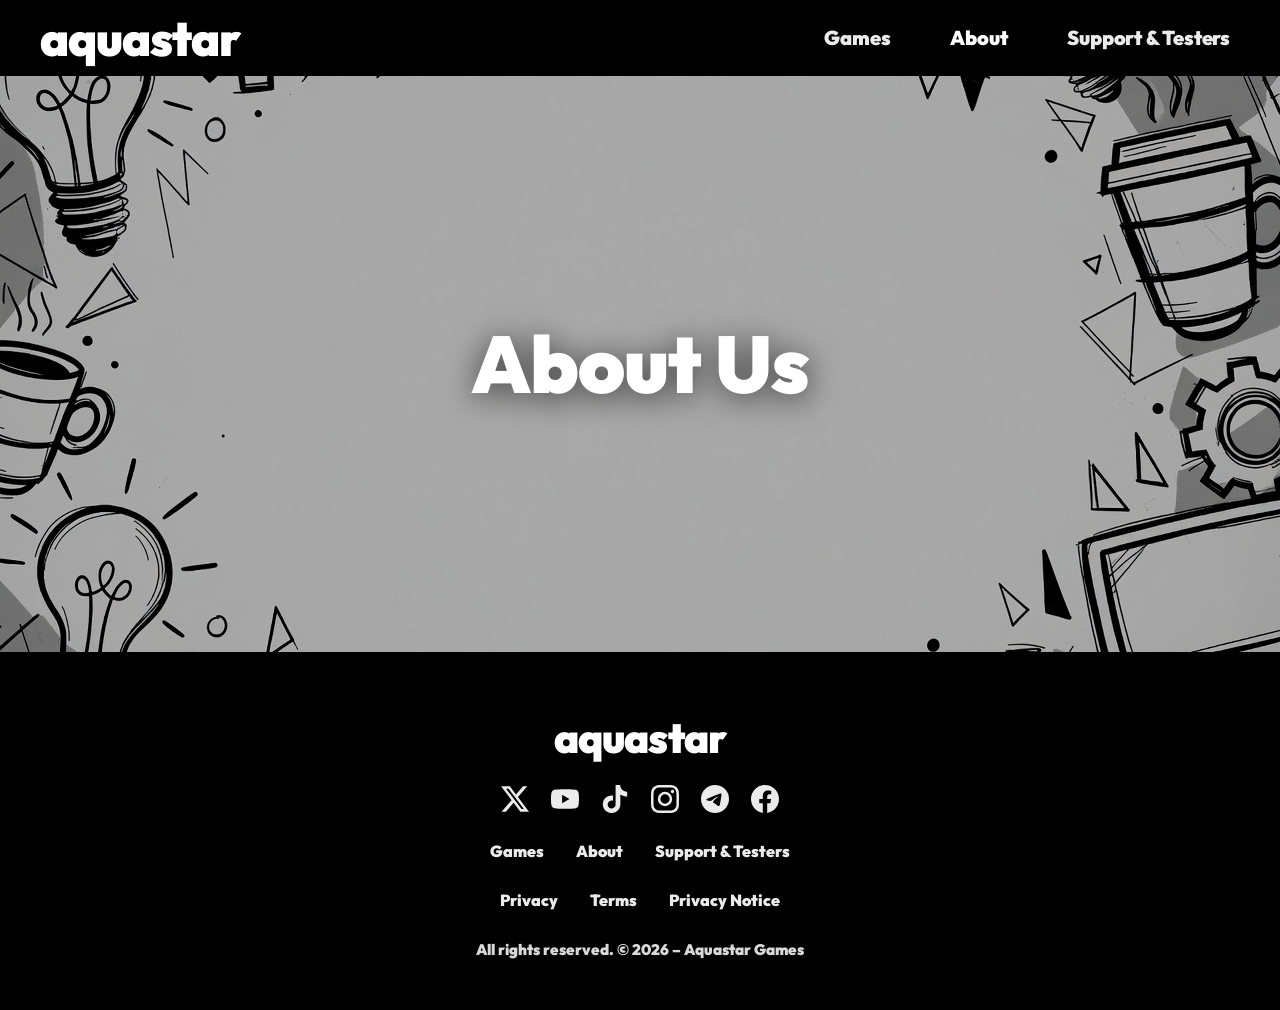
==== about.html @ ebdb1789 "Add files via upload" ====
<!DOCTYPE html>
<html lang="ru">
<head>
<meta charset="UTF-8">
<meta name="viewport" content="width=device-width, initial-scale=1.0">
<title>About — AQUASTAR</title>
<meta name="description" content="AQUASTAR About.">
<link rel="stylesheet" href="styles.css?v=2">
<link rel="preconnect" href="https://fonts.googleapis.com">
<link rel="preconnect" href="https://fonts.gstatic.com" crossorigin>
<link href="https://fonts.googleapis.com/css2?family=Outfit:wght@900&display=swap" rel="stylesheet">
<link rel="icon" href="IMG_1594.PNG">
</head>
<body data-page="about">

<header class="header">
  <div class="header-wide">
    <a href="index.html" class="logo">
      <span class="logo-name">AQUASTAR</span>
    </a>
    <button class="burger" id="burger" aria-label="menu"><span></span><span></span><span></span></button>
  </div>
  <nav class="nav" id="nav">
    <a href="games.html" data-nav="games">Games</a>
    <a href="about.html" data-nav="about">About</a>
    <a href="support.html" data-nav="support">Support &amp; Testers</a>
  </nav>
</header>

<main>
  <section class="banner"><img src="About%20us.jpg" alt="About Us"><span class="banner-text">About Us</span></section>
</main>

<footer class="footer">
  <div class="footer-wide">
    <div class="footer-logo">aquastar</div>
    <div class="footer-social">
      <a href="https://x.com/aquastarstudio" target="_blank" rel="noopener" aria-label="X"><svg viewBox="0 0 24 24"><path d="M18.9 1.15h3.68l-8.04 9.19L24 22.85h-7.41l-5.8-7.58-6.64 7.58H.47l8.6-9.83L0 1.15h7.59l5.24 6.93 6.07-6.93zm-1.29 19.5h2.04L6.49 3.24H4.3l13.31 17.41z"/></svg></a>
      <a href="https://youtube.com/@aquastarstudio" target="_blank" rel="noopener" aria-label="YouTube"><svg viewBox="0 0 24 24"><path d="M23.5 6.19a3.02 3.02 0 0 0-2.12-2.14C19.5 3.55 12 3.55 12 3.55s-7.5 0-9.38.5A3.02 3.02 0 0 0 .5 6.19C0 8.07 0 12 0 12s0 3.93.5 5.81a3.02 3.02 0 0 0 2.12 2.14c1.88.5 9.38.5 9.38.5s7.5 0 9.38-.5a3.02 3.02 0 0 0 2.12-2.14C24 15.93 24 12 24 12s0-3.93-.5-5.81zM9.55 15.57V8.43L15.82 12l-6.27 3.57z"/></svg></a>
      <a href="https://www.tiktok.com/@aquastarstudio" target="_blank" rel="noopener" aria-label="TikTok"><svg viewBox="0 0 24 24"><path d="M12.53.02C13.84 0 15.14.01 16.44 0c.08 1.53.63 3.09 1.75 4.17 1.12 1.11 2.7 1.62 4.24 1.79v4.03c-1.44-.05-2.89-.35-4.2-.97-.57-.26-1.1-.59-1.62-.93-.01 2.92.01 5.84-.02 8.75-.08 1.4-.54 2.79-1.35 3.94-1.31 1.92-3.58 3.17-5.91 3.21-1.43.08-2.86-.31-4.08-1.03-2.02-1.19-3.44-3.37-3.65-5.71-.02-.5-.03-1-.01-1.49.18-1.9 1.12-3.72 2.58-4.96 1.66-1.44 3.98-2.13 6.15-1.72.02 1.48-.04 2.96-.04 4.44-.99-.32-2.15-.23-3.02.37-.63.41-1.11 1.04-1.36 1.75-.21.51-.15 1.07-.14 1.61.24 1.64 1.82 3.02 3.5 2.87 1.12-.01 2.19-.66 2.77-1.61.19-.33.4-.67.41-1.06.1-1.79.06-3.57.07-5.36.01-4.03-.01-8.05.02-12.07z"/></svg></a>
      <a href="https://www.instagram.com/aquastarstudio" target="_blank" rel="noopener" aria-label="Instagram"><svg viewBox="0 0 24 24"><path d="M12 0C8.74 0 8.33.01 7.05.07 5.78.13 4.9.33 4.14.63c-.79.3-1.46.72-2.13 1.38A5.88 5.88 0 0 0 .63 4.14C.33 4.9.13 5.78.07 7.05.01 8.33 0 8.74 0 12s.01 3.67.07 4.95c.06 1.27.26 2.15.56 2.91.3.79.72 1.46 1.38 2.13.67.66 1.34 1.08 2.13 1.38.76.3 1.64.5 2.91.56C8.33 23.99 8.74 24 12 24s3.67-.01 4.95-.07c1.27-.06 2.15-.26 2.91-.56a5.88 5.88 0 0 0 2.13-1.38 5.88 5.88 0 0 0 1.38-2.13c.3-.76.5-1.64.56-2.91.06-1.28.07-1.69.07-4.95s-.01-3.67-.07-4.95c-.06-1.27-.26-2.15-.56-2.91a5.88 5.88 0 0 0-1.38-2.13A5.88 5.88 0 0 0 19.86.63C19.1.33 18.22.13 16.95.07 15.67.01 15.26 0 12 0zm0 2.16c3.2 0 3.58.01 4.85.07 1.17.05 1.8.25 2.23.41.56.22.96.48 1.38.9.42.42.68.82.9 1.38.16.42.36 1.06.41 2.23.06 1.27.07 1.65.07 4.85s-.01 3.58-.07 4.85c-.05 1.17-.25 1.8-.41 2.23a3.72 3.72 0 0 1-.9 1.38c-.42.42-.82.68-1.38.9-.42.16-1.06.36-2.23.41-1.27.06-1.65.07-4.85.07s-3.58-.01-4.85-.07c-1.17-.05-1.8-.25-2.23-.41a3.72 3.72 0 0 1-1.38-.9 3.72 3.72 0 0 1-.9-1.38c-.16-.42-.36-1.06-.41-2.23-.06-1.27-.07-1.65-.07-4.85s.01-3.58.07-4.85c.05-1.17.25-1.8.41-2.23.22-.56.48-.96.9-1.38.42-.42.82-.68 1.38-.9.42-.16 1.06-.36 2.23-.41 1.27-.06 1.65-.07 4.85-.07M12 5.84A6.16 6.16 0 1 0 18.16 12 6.16 6.16 0 0 0 12 5.84zm0 10.15A4 4 0 1 1 16 12a4 4 0 0 1-4 3.99zm7.85-10.4a1.44 1.44 0 1 1-2.88 0 1.44 1.44 0 0 1 2.88 0z"/></svg></a>
      <a href="https://t.me/aquastargames" target="_blank" rel="noopener" aria-label="Telegram"><svg viewBox="0 0 24 24"><path d="M11.944 0A12 12 0 0 0 0 12a12 12 0 0 0 12 12 12 12 0 0 0 12-12A12 12 0 0 0 12 0a12 12 0 0 0-.056 0zm4.962 7.224c.1-.002.321.023.465.14a.506.506 0 0 1 .171.325c.016.093.036.306.02.472-.18 1.898-.962 6.502-1.36 8.627-.168.9-.499 1.201-.82 1.23-.696.065-1.225-.46-1.9-.902-1.056-.693-1.653-1.124-2.678-1.8-1.185-.78-.417-1.21.258-1.91.177-.184 3.247-2.977 3.307-3.23.007-.032.014-.15-.056-.212s-.174-.041-.249-.024c-.106.024-1.793 1.14-5.061 3.345-.48.33-.913.49-1.302.48-.428-.008-1.252-.241-1.865-.44-.752-.245-1.349-.374-1.297-.789.027-.216.325-.437.893-.663 3.498-1.524 5.83-2.529 6.998-3.014 3.332-1.386 4.025-1.627 4.476-1.635z"/></svg></a>
      <a href="https://www.facebook.com/profile.php?id=61594178802154" target="_blank" rel="noopener" aria-label="Facebook"><svg viewBox="0 0 24 24"><path d="M24 12.07C24 5.4 18.63 0 12 0S0 5.4 0 12.07C0 18.1 4.39 23.09 10.13 24v-8.44H7.08v-3.49h3.04V9.41c0-3.02 1.8-4.7 4.54-4.7 1.31 0 2.68.24 2.68.24v2.97h-1.51c-1.49 0-1.95.93-1.95 1.89v2.26h3.32l-.53 3.49h-2.79V24C19.61 23.09 24 18.1 24 12.07z"/></svg></a>
    </div>
    <div class="footer-nav"><a href="games.html">Games</a><a href="about.html">About</a><a href="support.html">Support &amp; Testers</a></div>
    <div class="footer-links"><a href="privacy.html">Privacy</a><a href="terms.html">Terms</a><a href="privacy-notice.html">Privacy Notice</a></div>
    <div class="footer-copy">All rights reserved. © 2026 – Aquastar Games</div>
  </div>
</footer>

<script src="script.js"></script>
</body>
</html>
---- styles.css ----
:root{
  --bg:#ffffff;
  --ink:#0b1020;
  --muted:#5c6b87;
  --line:#e7ecf4;
  --gray:#f5f7fb;
  --accent:#0090c8;
  --r:16px;
  --font-d:'Outfit',system-ui,sans-serif;
  --font-b:'Outfit',system-ui,sans-serif;
  --font-logo:'Outfit',system-ui,sans-serif;
  --font-nav:'Outfit',system-ui,sans-serif;
}
*{margin:0;padding:0;box-sizing:border-box;font-family:'Outfit',system-ui,sans-serif;font-weight:900}
html{scroll-behavior:smooth}
body{background:var(--bg);color:var(--ink);font-family:'Outfit',system-ui,sans-serif;font-weight:900;line-height:1.6;min-height:100vh;display:flex;flex-direction:column}
main{flex:1;min-height:60vh}
a{color:inherit;text-decoration:none}
.wrap{max-width:1120px;margin:0 auto;padding:0 24px}
.wrap-wide{max-width:1400px;margin:0 auto;padding:0 32px}
.muted{color:var(--muted)}
.eyebrow{font-size:.75rem;letter-spacing:.18em;text-transform:uppercase;color:var(--accent);font-weight:900;margin-bottom:12px}
h1{font-family:var(--font-d);font-size:clamp(2rem,5vw,3.4rem);line-height:1.08;letter-spacing:-.01em;margin-bottom:16px}
h2{font-family:var(--font-d);font-size:clamp(1.3rem,2.8vw,1.9rem);line-height:1.2;margin-bottom:12px}
.lead{color:var(--muted);font-size:1.08rem;max-width:620px;margin-bottom:24px}
.link{font-weight:900;border-bottom:2px solid var(--ink);padding-bottom:2px}
.link:hover{color:var(--accent);border-color:var(--accent)}

/* wide header: logo left, buttons right — black */
.header{position:sticky;top:0;z-index:60}
.header-wide{position:relative;z-index:60;max-width:none;margin:0;padding:0 48px 0 40px;height:76px;display:flex;align-items:center;gap:16px;background:#000;border-bottom:1px solid #000}
.logo{display:flex;align-items:center;gap:0;margin:0;padding:0;flex:1}
.logo-name{font-family:var(--font-logo);font-weight:900;text-transform:lowercase;letter-spacing:-.02em;font-size:3rem;line-height:1;color:#fff;margin:0;padding:0}
.nav{position:absolute;z-index:65;right:48px;top:50%;transform:translateY(-50%);display:flex;gap:56px;align-items:center}
.nav a{padding:6px 2px;border-radius:0;font-family:var(--font-nav);font-weight:900;font-size:1.25rem;letter-spacing:-.01em;color:#fff;border:none;background:none;opacity:.92}
.nav a:hover{color:#fff;background:none;opacity:1}
.nav a.active{color:#fff;background:none;opacity:1}
.burger{display:none;flex-direction:column;justify-content:center;gap:5px;background:none;border:none;padding:8px;cursor:pointer}
.burger span{width:22px;height:2px;background:#fff;display:block;border-radius:2px;transform-origin:center;transition:transform .38s cubic-bezier(.4,0,.2,1),opacity .25s ease}
.burger.open span:nth-child(1){transform:translateY(7px) rotate(45deg)}
.burger.open span:nth-child(2){opacity:0}
.burger.open span:nth-child(3){transform:translateY(-7px) rotate(-45deg)}

/* buttons */
.btn{display:inline-flex;align-items:center;justify-content:center;padding:14px 28px;border-radius:12px;font-weight:900;font-size:.95rem;border:1px solid transparent;cursor:pointer;transition:.2s}
.btn-dark{background:var(--ink);color:#fff}
.btn-dark:hover{transform:translateY(-2px);box-shadow:0 12px 28px rgba(11,16,32,.22)}
.btn-light{background:#fff;color:var(--ink);border-color:var(--line)}
.btn-light:hover{border-color:var(--ink)}

/* hero */
.hero{padding:88px 0 72px;border-bottom:1px solid var(--line)}
.hero-btns{display:flex;gap:12px;flex-wrap:wrap}

/* sections */
.section{padding:72px 0}
.section-gray{background:var(--gray);border-top:1px solid var(--line);border-bottom:1px solid var(--line)}
.section-head{display:flex;align-items:end;justify-content:space-between;gap:20px;margin-bottom:32px;flex-wrap:wrap}
.split{display:grid;grid-template-columns:1.1fr .9fr;gap:48px;align-items:start}
.checklist{list-style:none;margin:20px 0 24px;display:flex;flex-direction:column;gap:12px}
.checklist li{padding:14px 16px;border:1px solid var(--line);border-radius:12px;background:#fff}
.checklist li b{font-weight:900}
.checklist li span{color:var(--muted)}

/* cards */
.card{background:#fff;border:1px solid var(--line);border-radius:var(--r);padding:28px}
.about-card{text-align:center}
.about-stats{display:grid;grid-template-columns:repeat(3,1fr);gap:12px;border-top:1px solid var(--line);padding-top:20px}
.about-stats b{font-family:var(--font-d);font-size:1.4rem;display:block}
.about-stats span{color:var(--muted);font-size:.82rem}

/* games */
.games-grid{display:grid;grid-template-columns:repeat(3,1fr);gap:16px}
.game{background:#fff;border:1px solid var(--line);border-radius:var(--r);padding:26px 24px;display:flex;flex-direction:column;gap:10px;transition:.2s}
.game:hover{transform:translateY(-4px);border-color:var(--ink);box-shadow:0 16px 40px rgba(11,16,32,.1)}
.game-top{display:flex;justify-content:space-between;align-items:center;margin-bottom:6px}
.tag{font-size:.72rem;font-weight:900;letter-spacing:.08em;text-transform:uppercase;background:var(--ink);color:#fff;padding:5px 12px;border-radius:99px}
.game-num{color:var(--muted);font-size:.85rem}
.game h3{font-family:var(--font-d);font-size:1.1rem}
.game p{color:var(--muted);font-size:.93rem;flex:1}

/* detail pages */
.page-hero{padding:72px 0 40px}
.stack{display:flex;flex-direction:column;gap:16px}
.detail{background:#fff;border:1px solid var(--line);border-radius:var(--r);padding:36px 32px}
.detail-top{display:flex;justify-content:space-between;gap:12px;flex-wrap:wrap;margin-bottom:14px}
.num{color:#c3cbdd;margin-right:8px}
.detail p{color:var(--muted);max-width:720px;margin-bottom:20px}
.meta{display:grid;grid-template-columns:repeat(4,1fr);gap:12px;border-top:1px solid var(--line);padding-top:20px}
.meta b{display:block;font-size:.72rem;text-transform:uppercase;letter-spacing:.1em;color:var(--muted);margin-bottom:4px}
.columns-3{display:grid;grid-template-columns:repeat(3,1fr);gap:16px}
.mini-card{background:#fff;border:1px solid var(--line);border-radius:var(--r);padding:26px 24px}
.mini-card b{font-family:var(--font-d);color:var(--accent)}
.mini-card h3{font-size:1rem;margin:10px 0 8px;font-family:var(--font-b);font-weight:900}
.mini-card p{color:var(--muted);font-size:.92rem}
.timeline{display:grid;grid-template-columns:repeat(4,1fr);gap:12px;margin-top:20px}
.timeline>div{border:1px solid var(--line);border-radius:12px;padding:16px;background:var(--gray)}
.timeline b{font-family:var(--font-d);display:block;font-size:1.1rem}
.timeline span{color:var(--muted);font-size:.88rem}

/* cta */
.cta{border:1px solid var(--ink);border-radius:20px;padding:40px 36px;display:flex;align-items:center;justify-content:space-between;gap:24px;flex-wrap:wrap;background:#fff}

/* form */
.form{display:flex;flex-direction:column;gap:14px;margin-top:24px;max-width:640px}
.form-row{display:grid;grid-template-columns:1fr 1fr;gap:14px}
.form label{display:flex;flex-direction:column;gap:8px;font-size:.8rem;font-weight:900;text-transform:uppercase;letter-spacing:.08em;color:var(--muted)}
.form input,.form textarea{border:1px solid var(--line);border-radius:12px;padding:13px 14px;font-family:var(--font-b);font-size:.95rem;color:var(--ink);background:#fff;width:100%}
.form input:focus,.form textarea:focus{outline:none;border-color:var(--ink)}
.form-ok{display:none;background:#e8f8ef;border:1px solid #b6e6c8;color:#157347;padding:12px;border-radius:12px;font-size:.9rem;text-transform:none;letter-spacing:0}
.form-ok.show{display:block}
.contact-lines{display:flex;flex-direction:column;gap:8px;margin-top:20px;color:var(--muted)}

/* fullscreen banner */
.banner{position:relative;width:100%;height:64vh;min-height:300px;overflow:hidden;background:#000}
.banner img{width:100%;height:100%;object-fit:cover;display:block}
.banner::after{content:"";position:absolute;inset:0;background:rgba(0,0,0,.3)}
.banner-text{position:absolute;inset:0;z-index:1;display:flex;align-items:center;justify-content:center;text-align:center;padding:0 20px;color:#fff;font-family:var(--font-nav);font-weight:900;font-size:clamp(2.5rem,7vw,5rem);letter-spacing:-.01em;text-shadow:0 4px 32px rgba(0,0,0,.65)}

/* game promo */
.promo{max-width:780px;margin:0 auto;padding:72px 24px;text-align:center}
.promo h1,.promo h2{font-size:clamp(1.8rem,4.5vw,2.8rem);margin-bottom:20px;color:#000}
.promo p{font-size:1.15rem;line-height:1.7;color:#000;margin-bottom:32px}
.gplay-img{display:inline-block}
.gplay-img img{height:64px;width:auto;display:block}

/* landing cards */
.land-cards{display:grid;grid-template-columns:repeat(3,1fr);gap:16px;max-width:1200px;margin:0 auto;padding:0 24px 72px}
.land-card{position:relative;display:block;border-radius:16px;overflow:hidden;min-height:280px;background:#000}
.land-card img{position:absolute;inset:0;width:100%;height:100%;object-fit:cover;transition:transform .5s ease}
.land-card::after{content:"";position:absolute;inset:0;background:rgba(0,0,0,.35)}
.land-card span{position:absolute;inset:0;z-index:1;display:flex;align-items:center;justify-content:center;text-align:center;padding:0 16px;color:#fff;font-weight:900;font-size:1.7rem;text-shadow:0 4px 28px rgba(0,0,0,.65)}
.land-card:hover img{transform:scale(1.05)}
.policy h3{font-size:1.25rem;margin:28px 0 10px;color:#000}
.policy h3:first-child{margin-top:0}
.policy p{font-size:1rem;margin-bottom:14px;font-weight:500;line-height:1.75;color:#000}
.policy ul{margin:0 0 14px 20px;color:#000;font-size:1rem;font-weight:500;line-height:1.75}
.policy li{margin-bottom:6px;color:#000}
.policy a{color:#000;text-decoration:underline;word-break:break-all}
.policy code{font-family:monospace;font-size:.88em;color:#000;background:none;border:none;padding:0}
body[data-page="privacy"] .eyebrow{color:#000}
body[data-page="privacy"] .lead{color:#000}
body[data-page="terms"] .eyebrow{color:#000}
body[data-page="terms"] .lead{color:#000}
body[data-page="privacy-notice"] .eyebrow{color:#000}
body[data-page="privacy-notice"] .lead{color:#000}

/* language toggle */
.lang-toggle{display:flex;gap:8px;margin-bottom:8px}
.lang-toggle button{font-family:var(--font-nav);font-weight:900;font-size:1rem;padding:10px 26px;border-radius:99px;border:1px solid #000;background:#fff;color:#000;cursor:pointer}
.lang-toggle button.on{background:#000;color:#fff}

/* footer — black, centered like reference */
.footer{border-top:1px solid #000;padding:0;background:#000}
.footer-wide{max-width:none;margin:0;padding:64px 24px 48px;display:flex;flex-direction:column;align-items:center;gap:24px;text-align:center}
.footer-logo{font-family:var(--font-logo);font-weight:900;text-transform:lowercase;letter-spacing:-.02em;font-size:2.6rem;line-height:1;color:#fff}
.footer-social{display:flex;gap:18px;align-items:center;justify-content:center;flex-wrap:wrap}
.footer-social a{display:inline-flex;width:32px;height:32px;align-items:center;justify-content:center;color:#fff;opacity:.92}
.footer-social a:hover{opacity:1;transform:translateY(-2px)}
.footer-social svg{width:28px;height:28px;fill:#fff}
.footer-links,.footer-nav{display:flex;gap:32px;font-family:var(--font-nav);font-weight:900;font-size:1rem;flex-wrap:wrap;justify-content:center}
.footer-links a,.footer-nav a{color:#fff;opacity:.92}
.footer-links a:hover,.footer-nav a:hover{opacity:1}
.footer-copy{color:#fff;opacity:.85;font-size:.95rem;font-family:var(--font-nav);font-weight:900}

/* reveal */
.reveal{opacity:0;transform:translateY(18px);transition:.6s ease}
.reveal.visible{opacity:1;transform:none}

@media(max-width:900px){
  .split{grid-template-columns:1fr}
  .games-grid,.columns-3{grid-template-columns:1fr}
  .meta{grid-template-columns:repeat(2,1fr)}
  .timeline{grid-template-columns:repeat(2,1fr)}
}
@media(max-width:720px){
  .header-wide{padding:0 20px;height:64px}
  .logo-name{font-size:2.1rem}
  .nav{position:fixed;top:64px;left:0;right:0;z-index:55;background:#fff;flex-direction:column;gap:0;align-items:stretch;border-bottom:1px solid #e2e2e2;display:flex;padding:8px 24px 24px;transform:translateY(-115%);visibility:hidden;transition:transform .5s cubic-bezier(.4,0,.2,1),visibility 0s .5s}
  .nav.open{transform:none;visibility:visible;transition:transform .55s cubic-bezier(.4,0,.2,1)}
  .nav a{text-align:left;border:none;border-bottom:1px solid #f5f5f5;color:#000;font-size:1.1rem;padding:18px 0;opacity:0;transition:opacity .3s ease}
  .nav a.active{color:#000}
  .nav.open a{opacity:1}
  .nav.open a:nth-child(1){transition-delay:.15s}
  .nav.open a:nth-child(2){transition-delay:.22s}
  .nav.open a:nth-child(3){transition-delay:.29s}
  .burger{display:flex}
  .form-row{grid-template-columns:1fr}
  .wrap-wide{padding:0 20px}
  .banner{height:58vh;min-height:260px}
  .land-cards{grid-template-columns:1fr}
  .section{padding:52px 0}
  .hero{padding:60px 0 52px}
  .detail{padding:28px 22px}
  .cta{padding:28px 22px}
}
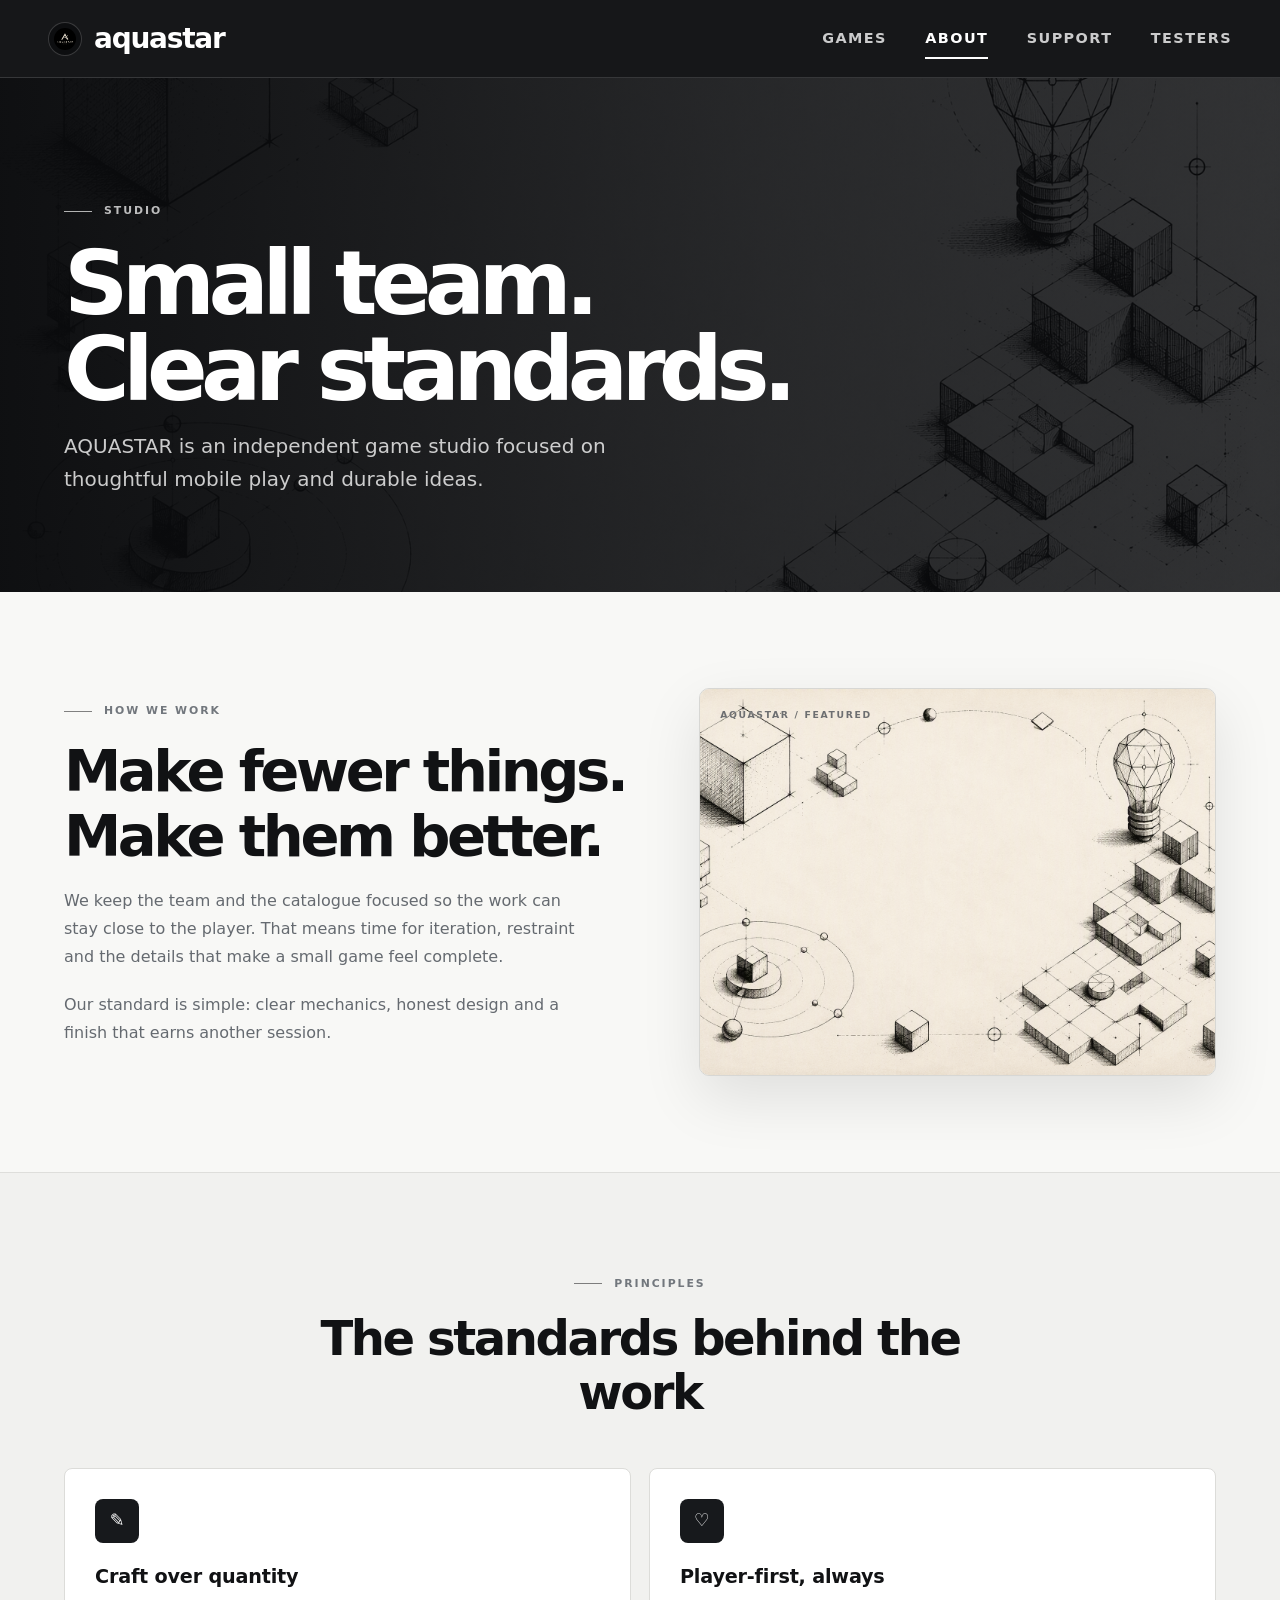
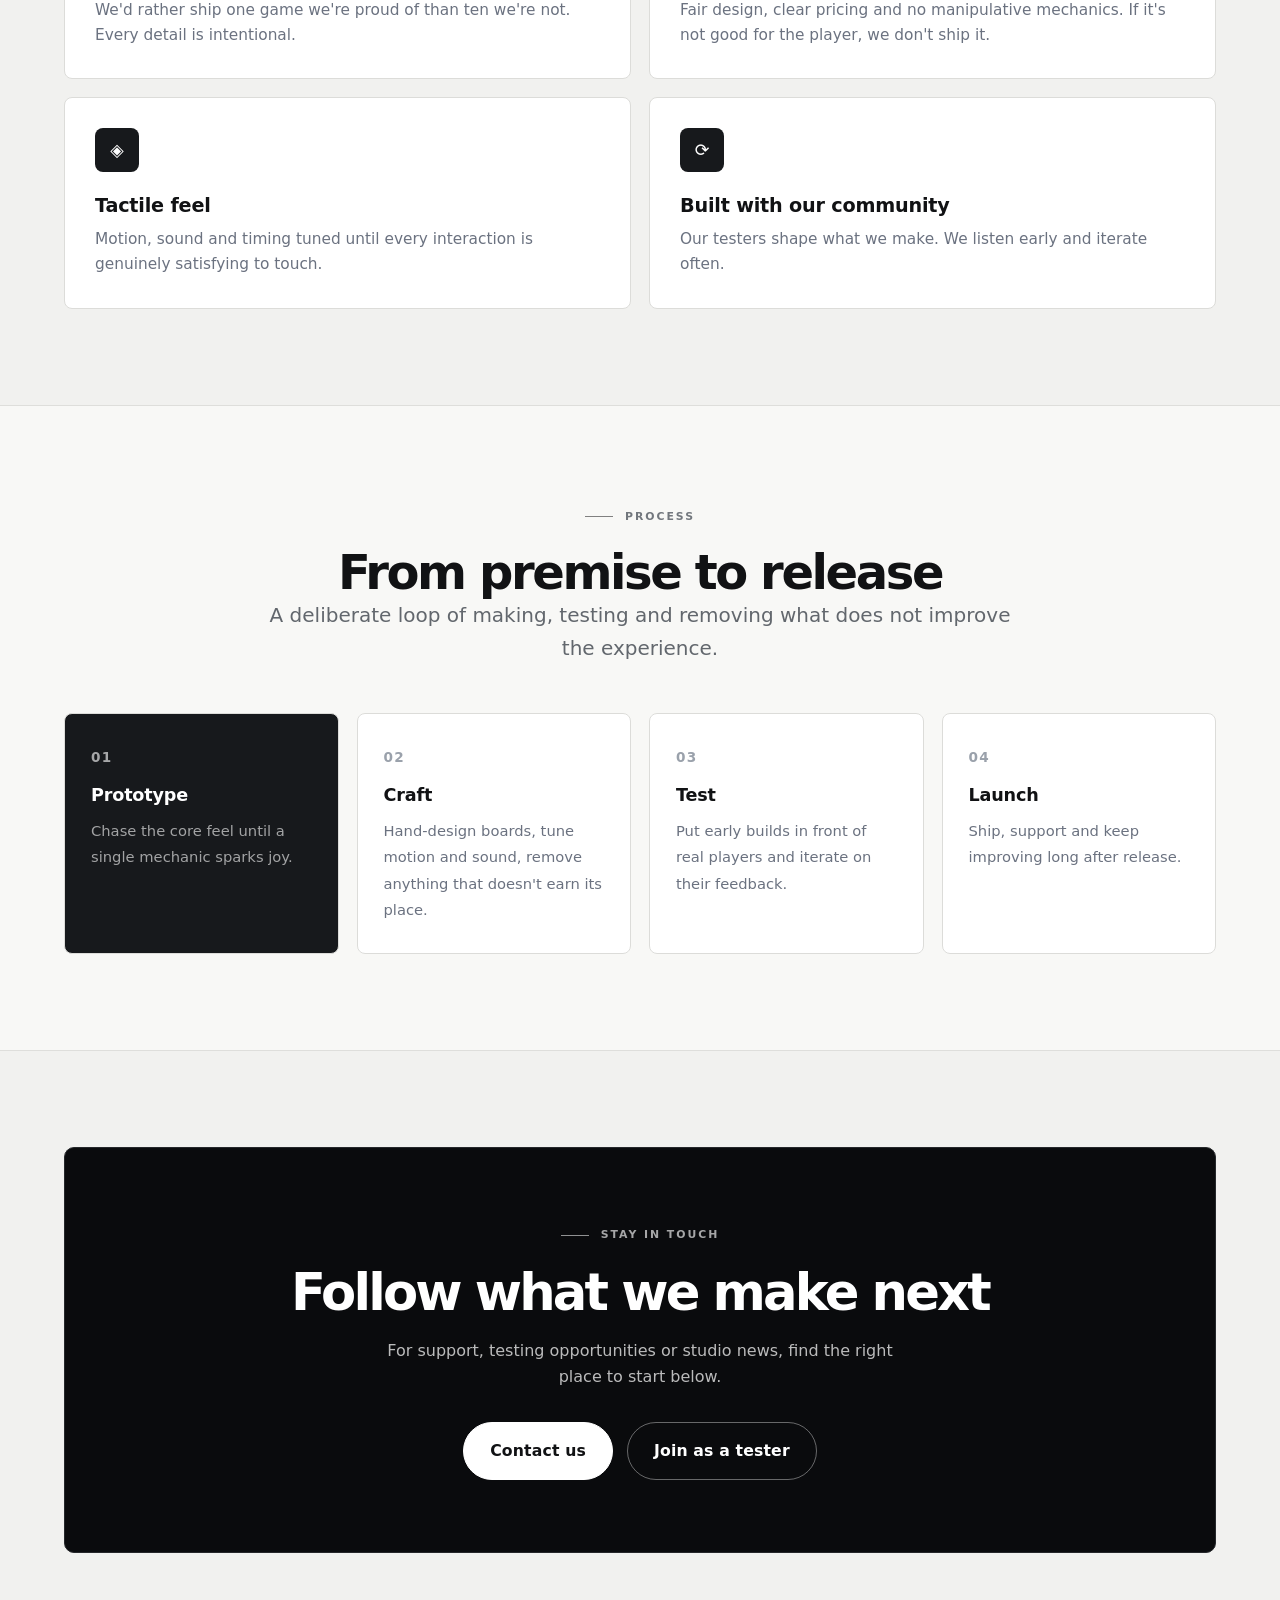
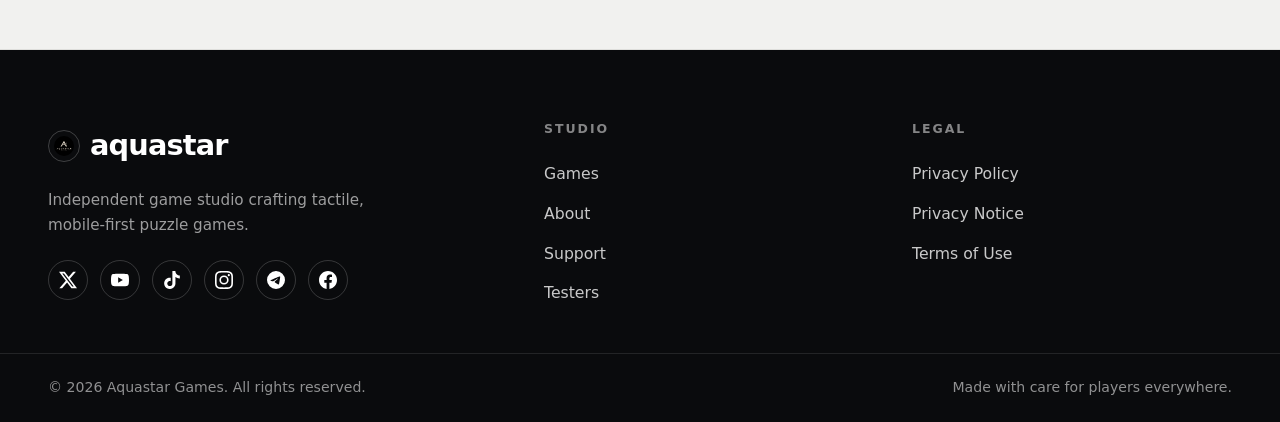
==== commit c7ca7c4e: "Add files via upload" ====
--- a/about.html
+++ b/about.html
@@ -1,14 +1,11 @@
 <!DOCTYPE html>
-<html lang="ru">
+<html lang="en">
 <head>
 <meta charset="UTF-8">
 <meta name="viewport" content="width=device-width, initial-scale=1.0">
-<title>About — AQUASTAR</title>
-<meta name="description" content="AQUASTAR About.">
-<link rel="stylesheet" href="styles.css?v=2">
-<link rel="preconnect" href="https://fonts.googleapis.com">
-<link rel="preconnect" href="https://fonts.gstatic.com" crossorigin>
-<link href="https://fonts.googleapis.com/css2?family=Outfit:wght@900&display=swap" rel="stylesheet">
+<title>About — AQUASTAR Games</title>
+<meta name="description" content="AQUASTAR Games is a small independent studio focused on tactile, mobile-first puzzle games. Our craft, our values and where we're headed.">
+<link rel="stylesheet" href="styles.css?v=6">
 <link rel="icon" href="IMG_1594.PNG">
 </head>
 <body data-page="about">
@@ -16,35 +13,142 @@
 <header class="header">
   <div class="header-wide">
     <a href="index.html" class="logo">
-      <span class="logo-name">AQUASTAR</span>
+      <img class="logo-mark" src="IMG_1594.PNG" alt="">
+      <span class="logo-name">aquastar</span>
     </a>
-    <button class="burger" id="burger" aria-label="menu"><span></span><span></span><span></span></button>
+    <button class="burger" id="burger" aria-label="Toggle menu" aria-expanded="false"><span></span><span></span><span></span></button>
+    <nav class="nav" id="nav">
+      <a href="games.html" data-nav="games">Games</a>
+      <a href="about.html" data-nav="about">About</a>
+      <a href="support.html" data-nav="support">Support</a>
+      <a href="testers.html" data-nav="testers">Testers</a>
+    </nav>
   </div>
-  <nav class="nav" id="nav">
-    <a href="games.html" data-nav="games">Games</a>
-    <a href="about.html" data-nav="about">About</a>
-    <a href="support.html" data-nav="support">Support &amp; Testers</a>
-  </nav>
 </header>
 
 <main>
-  <section class="banner"><img src="About%20us.jpg" alt="About Us"><span class="banner-text">About Us</span></section>
+  <section class="pagehero">
+    <div class="pagehero-bg"><img src="media-output/img-muo6piqw-cc4e121d.png" alt=""></div>
+    <div class="pagehero-inner">
+<span class="eyebrow">Studio</span>
+       <h1>Small team.<br>Clear standards.</h1>
+       <p class="lead">AQUASTAR is an independent game studio focused on thoughtful mobile play and durable ideas.</p>
+    </div>
+  </section>
+
+  <!-- MISSION -->
+  <section class="section">
+    <div class="wrap">
+      <div class="feature">
+        <div class="feature-content reveal">
+<span class="eyebrow">How we work</span>
+           <h2>Make fewer things. Make them better.</h2>
+           <p>We keep the team and the catalogue focused so the work can stay close to the player. That means time for iteration, restraint and the details that make a small game feel complete.</p>
+           <p>Our standard is simple: clear mechanics, honest design and a finish that earns another session.</p>
+        </div>
+        <div class="feature-media reveal d1">
+          <img src="media-output/img-muo6piqw-cc4e121d.png" alt="AQUASTAR studio visual">
+        </div>
+      </div>
+    </div>
+  </section>
+
+  <!-- VALUES -->
+  <section class="section section-cream">
+    <div class="wrap">
+      <div class="title-block center reveal">
+        <span class="eyebrow">Principles</span>
+        <h2>The standards behind the work</h2>
+      </div>
+      <div class="grid-2">
+        <div class="vcard reveal">
+          <div class="vcard-ico">✎</div>
+          <h3>Craft over quantity</h3>
+          <p>We'd rather ship one game we're proud of than ten we're not. Every detail is intentional.</p>
+        </div>
+        <div class="vcard reveal d1">
+          <div class="vcard-ico">♡</div>
+          <h3>Player-first, always</h3>
+          <p>Fair design, clear pricing and no manipulative mechanics. If it's not good for the player, we don't ship it.</p>
+        </div>
+        <div class="vcard reveal">
+          <div class="vcard-ico">◈</div>
+          <h3>Tactile feel</h3>
+          <p>Motion, sound and timing tuned until every interaction is genuinely satisfying to touch.</p>
+        </div>
+        <div class="vcard reveal d1">
+          <div class="vcard-ico">⟳</div>
+          <h3>Built with our community</h3>
+          <p>Our testers shape what we make. We listen early and iterate often.</p>
+        </div>
+      </div>
+    </div>
+  </section>
+
+  <!-- ROADMAP -->
+  <section class="section">
+    <div class="wrap">
+      <div class="title-block center reveal">
+        <span class="eyebrow">Process</span>
+        <h2>From premise to release</h2>
+        <p class="lead mx-auto">A deliberate loop of making, testing and removing what does not improve the experience.</p>
+      </div>
+      <div class="timeline">
+        <div class="tl-item done reveal"><b>Prototype</b><span>Chase the core feel until a single mechanic sparks joy.</span></div>
+        <div class="tl-item reveal d1"><b>Craft</b><span>Hand-design boards, tune motion and sound, remove anything that doesn't earn its place.</span></div>
+        <div class="tl-item reveal d2"><b>Test</b><span>Put early builds in front of real players and iterate on their feedback.</span></div>
+        <div class="tl-item reveal d3"><b>Launch</b><span>Ship, support and keep improving long after release.</span></div>
+      </div>
+    </div>
+  </section>
+
+  <!-- CTA -->
+  <section class="section section-cream">
+    <div class="wrap">
+      <div class="cta reveal">
+        <span class="eyebrow">Stay in touch</span>
+        <h2>Follow what we make next</h2>
+        <p>For support, testing opportunities or studio news, find the right place to start below.</p>
+        <div class="cta-btns">
+          <a class="btn btn-light" href="support.html">Contact us</a>
+          <a class="btn btn-ghost" href="testers.html">Join as a tester</a>
+        </div>
+      </div>
+    </div>
+  </section>
 </main>
 
 <footer class="footer">
   <div class="footer-wide">
-    <div class="footer-logo">aquastar</div>
-    <div class="footer-social">
-      <a href="https://x.com/aquastarstudio" target="_blank" rel="noopener" aria-label="X"><svg viewBox="0 0 24 24"><path d="M18.9 1.15h3.68l-8.04 9.19L24 22.85h-7.41l-5.8-7.58-6.64 7.58H.47l8.6-9.83L0 1.15h7.59l5.24 6.93 6.07-6.93zm-1.29 19.5h2.04L6.49 3.24H4.3l13.31 17.41z"/></svg></a>
-      <a href="https://youtube.com/@aquastarstudio" target="_blank" rel="noopener" aria-label="YouTube"><svg viewBox="0 0 24 24"><path d="M23.5 6.19a3.02 3.02 0 0 0-2.12-2.14C19.5 3.55 12 3.55 12 3.55s-7.5 0-9.38.5A3.02 3.02 0 0 0 .5 6.19C0 8.07 0 12 0 12s0 3.93.5 5.81a3.02 3.02 0 0 0 2.12 2.14c1.88.5 9.38.5 9.38.5s7.5 0 9.38-.5a3.02 3.02 0 0 0 2.12-2.14C24 15.93 24 12 24 12s0-3.93-.5-5.81zM9.55 15.57V8.43L15.82 12l-6.27 3.57z"/></svg></a>
-      <a href="https://www.tiktok.com/@aquastarstudio" target="_blank" rel="noopener" aria-label="TikTok"><svg viewBox="0 0 24 24"><path d="M12.53.02C13.84 0 15.14.01 16.44 0c.08 1.53.63 3.09 1.75 4.17 1.12 1.11 2.7 1.62 4.24 1.79v4.03c-1.44-.05-2.89-.35-4.2-.97-.57-.26-1.1-.59-1.62-.93-.01 2.92.01 5.84-.02 8.75-.08 1.4-.54 2.79-1.35 3.94-1.31 1.92-3.58 3.17-5.91 3.21-1.43.08-2.86-.31-4.08-1.03-2.02-1.19-3.44-3.37-3.65-5.71-.02-.5-.03-1-.01-1.49.18-1.9 1.12-3.72 2.58-4.96 1.66-1.44 3.98-2.13 6.15-1.72.02 1.48-.04 2.96-.04 4.44-.99-.32-2.15-.23-3.02.37-.63.41-1.11 1.04-1.36 1.75-.21.51-.15 1.07-.14 1.61.24 1.64 1.82 3.02 3.5 2.87 1.12-.01 2.19-.66 2.77-1.61.19-.33.4-.67.41-1.06.1-1.79.06-3.57.07-5.36.01-4.03-.01-8.05.02-12.07z"/></svg></a>
-      <a href="https://www.instagram.com/aquastarstudio" target="_blank" rel="noopener" aria-label="Instagram"><svg viewBox="0 0 24 24"><path d="M12 0C8.74 0 8.33.01 7.05.07 5.78.13 4.9.33 4.14.63c-.79.3-1.46.72-2.13 1.38A5.88 5.88 0 0 0 .63 4.14C.33 4.9.13 5.78.07 7.05.01 8.33 0 8.74 0 12s.01 3.67.07 4.95c.06 1.27.26 2.15.56 2.91.3.79.72 1.46 1.38 2.13.67.66 1.34 1.08 2.13 1.38.76.3 1.64.5 2.91.56C8.33 23.99 8.74 24 12 24s3.67-.01 4.95-.07c1.27-.06 2.15-.26 2.91-.56a5.88 5.88 0 0 0 2.13-1.38 5.88 5.88 0 0 0 1.38-2.13c.3-.76.5-1.64.56-2.91.06-1.28.07-1.69.07-4.95s-.01-3.67-.07-4.95c-.06-1.27-.26-2.15-.56-2.91a5.88 5.88 0 0 0-1.38-2.13A5.88 5.88 0 0 0 19.86.63C19.1.33 18.22.13 16.95.07 15.67.01 15.26 0 12 0zm0 2.16c3.2 0 3.58.01 4.85.07 1.17.05 1.8.25 2.23.41.56.22.96.48 1.38.9.42.42.68.82.9 1.38.16.42.36 1.06.41 2.23.06 1.27.07 1.65.07 4.85s-.01 3.58-.07 4.85c-.05 1.17-.25 1.8-.41 2.23a3.72 3.72 0 0 1-.9 1.38c-.42.42-.82.68-1.38.9-.42.16-1.06.36-2.23.41-1.27.06-1.65.07-4.85.07s-3.58-.01-4.85-.07c-1.17-.05-1.8-.25-2.23-.41a3.72 3.72 0 0 1-1.38-.9 3.72 3.72 0 0 1-.9-1.38c-.16-.42-.36-1.06-.41-2.23-.06-1.27-.07-1.65-.07-4.85s.01-3.58.07-4.85c.05-1.17.25-1.8.41-2.23.22-.56.48-.96.9-1.38.42-.42.82-.68 1.38-.9.42-.16 1.06-.36 2.23-.41 1.27-.06 1.65-.07 4.85-.07M12 5.84A6.16 6.16 0 1 0 18.16 12 6.16 6.16 0 0 0 12 5.84zm0 10.15A4 4 0 1 1 16 12a4 4 0 0 1-4 3.99zm7.85-10.4a1.44 1.44 0 1 1-2.88 0 1.44 1.44 0 0 1 2.88 0z"/></svg></a>
-      <a href="https://t.me/aquastargames" target="_blank" rel="noopener" aria-label="Telegram"><svg viewBox="0 0 24 24"><path d="M11.944 0A12 12 0 0 0 0 12a12 12 0 0 0 12 12 12 12 0 0 0 12-12A12 12 0 0 0 12 0a12 12 0 0 0-.056 0zm4.962 7.224c.1-.002.321.023.465.14a.506.506 0 0 1 .171.325c.016.093.036.306.02.472-.18 1.898-.962 6.502-1.36 8.627-.168.9-.499 1.201-.82 1.23-.696.065-1.225-.46-1.9-.902-1.056-.693-1.653-1.124-2.678-1.8-1.185-.78-.417-1.21.258-1.91.177-.184 3.247-2.977 3.307-3.23.007-.032.014-.15-.056-.212s-.174-.041-.249-.024c-.106.024-1.793 1.14-5.061 3.345-.48.33-.913.49-1.302.48-.428-.008-1.252-.241-1.865-.44-.752-.245-1.349-.374-1.297-.789.027-.216.325-.437.893-.663 3.498-1.524 5.83-2.529 6.998-3.014 3.332-1.386 4.025-1.627 4.476-1.635z"/></svg></a>
-      <a href="https://www.facebook.com/profile.php?id=61594178802154" target="_blank" rel="noopener" aria-label="Facebook"><svg viewBox="0 0 24 24"><path d="M24 12.07C24 5.4 18.63 0 12 0S0 5.4 0 12.07C0 18.1 4.39 23.09 10.13 24v-8.44H7.08v-3.49h3.04V9.41c0-3.02 1.8-4.7 4.54-4.7 1.31 0 2.68.24 2.68.24v2.97h-1.51c-1.49 0-1.95.93-1.95 1.89v2.26h3.32l-.53 3.49h-2.79V24C19.61 23.09 24 18.1 24 12.07z"/></svg></a>
+    <div class="footer-brand">
+      <div class="footer-logo"><img src="IMG_1594.PNG" alt=""><span>aquastar</span></div>
+      <p>Independent game studio crafting tactile, mobile-first puzzle games.</p>
+      <div class="footer-social">
+        <a href="https://x.com/aquastarstudio" target="_blank" rel="noopener" aria-label="X"><svg viewBox="0 0 24 24"><path d="M18.9 1.15h3.68l-8.04 9.19L24 22.85h-7.41l-5.8-7.58-6.64 7.58H.47l8.6-9.83L0 1.15h7.59l5.24 6.93 6.07-6.93zm-1.29 19.5h2.04L6.49 3.24H4.3l13.31 17.41z"/></svg></a>
+        <a href="https://youtube.com/@aquastarstudio" target="_blank" rel="noopener" aria-label="YouTube"><svg viewBox="0 0 24 24"><path d="M23.5 6.19a3.02 3.02 0 0 0-2.12-2.14C19.5 3.55 12 3.55 12 3.55s-7.5 0-9.38.5A3.02 3.02 0 0 0 .5 6.19C0 8.07 0 12 0 12s0 3.93.5 5.81a3.02 3.02 0 0 0 2.12 2.14c1.88.5 9.38.5 9.38.5s7.5 0 9.38-.5a3.02 3.02 0 0 0 2.12-2.14C24 15.93 24 12 24 12s0-3.93-.5-5.81zM9.55 15.57V8.43L15.82 12l-6.27 3.57z"/></svg></a>
+        <a href="https://www.tiktok.com/@aquastarstudio" target="_blank" rel="noopener" aria-label="TikTok"><svg viewBox="0 0 24 24"><path d="M12.53.02C13.84 0 15.14.01 16.44 0c.08 1.53.63 3.09 1.75 4.17 1.12 1.11 2.7 1.62 4.24 1.79v4.03c-1.44-.05-2.89-.35-4.2-.97-.57-.26-1.1-.59-1.62-.93-.01 2.92.01 5.84-.02 8.75-.08 1.4-.54 2.79-1.35 3.94-1.31 1.92-3.58 3.17-5.91 3.21-1.43.08-2.86-.31-4.08-1.03-2.02-1.19-3.44-3.37-3.65-5.71-.02-.5-.03-1-.01-1.49.18-1.9 1.12-3.72 2.58-4.96 1.66-1.44 3.98-2.13 6.15-1.72.02 1.48-.04 2.96-.04 4.44-.99-.32-2.15-.23-3.02.37-.63.41-1.11 1.04-1.36 1.75-.21.51-.15 1.07-.14 1.61.24 1.64 1.82 3.02 3.5 2.87 1.12-.01 2.19-.66 2.77-1.61.19-.33.4-.67.41-1.06.1-1.79.06-3.57.07-5.36.01-4.03-.01-8.05.02-12.07z"/></svg></a>
+        <a href="https://www.instagram.com/aquastarstudio" target="_blank" rel="noopener" aria-label="Instagram"><svg viewBox="0 0 24 24"><path d="M12 0C8.74 0 8.33.01 7.05.07 5.78.13 4.9.33 4.14.63c-.79.3-1.46.72-2.13 1.38A5.88 5.88 0 0 0 .63 4.14C.33 4.9.13 5.78.07 7.05.01 8.33 0 8.74 0 12s.01 3.67.07 4.95c.06 1.27.26 2.15.56 2.91.3.79.72 1.46 1.38 2.13.67.66 1.34 1.08 2.13 1.38.76.3 1.64.5 2.91.56C8.33 23.99 8.74 24 12 24s3.67-.01 4.95-.07c1.27-.06 2.15-.26 2.91-.56a5.88 5.88 0 0 0 2.13-1.38 5.88 5.88 0 0 0 1.38-2.13c.3-.76.5-1.64.56-2.91.06-1.28.07-1.69.07-4.95s-.01-3.67-.07-4.95c-.06-1.27-.26-2.15-.56-2.91a5.88 5.88 0 0 0-1.38-2.13A5.88 5.88 0 0 0 19.86.63C19.1.33 18.22.13 16.95.07 15.67.01 15.26 0 12 0zm0 2.16c3.2 0 3.58.01 4.85.07 1.17.05 1.8.25 2.23.41.56.22.96.48 1.38.9.42.42.68.82.9 1.38.16.42.36 1.06.41 2.23.06 1.27.07 1.65.07 4.85s-.01 3.58-.07 4.85c-.05 1.17-.25 1.8-.41 2.23a3.72 3.72 0 0 1-.9 1.38c-.42.42-.82.68-1.38.9-.42.16-1.06.36-2.23.41-1.27.06-1.65.07-4.85.07s-3.58-.01-4.85-.07c-1.17-.05-1.8-.25-2.23-.41a3.72 3.72 0 0 1-1.38-.9 3.72 3.72 0 0 1-.9-1.38c-.16-.42-.36-1.06-.41-2.23-.06-1.27-.07-1.65-.07-4.85s.01-3.58.07-4.85c.05-1.17.25-1.8.41-2.23.22-.56.48-.96.9-1.38.42-.42.82-.68 1.38-.9.42-.16 1.06-.36 2.23-.41 1.27-.06 1.65-.07 4.85-.07M12 5.84A6.16 6.16 0 1 0 18.16 12 6.16 6.16 0 0 0 12 5.84zm0 10.15A4 4 0 1 1 16 12a4 4 0 0 1-4 3.99zm7.85-10.4a1.44 1.44 0 1 1-2.88 0 1.44 1.44 0 0 1 2.88 0z"/></svg></a>
+        <a href="https://t.me/aquastargames" target="_blank" rel="noopener" aria-label="Telegram"><svg viewBox="0 0 24 24"><path d="M11.944 0A12 12 0 0 0 0 12a12 12 0 0 0 12 12 12 12 0 0 0 12-12A12 12 0 0 0 12 0a12 12 0 0 0-.056 0zm4.962 7.224c.1-.002.321.023.465.14a.506.506 0 0 1 .171.325c.016.093.036.306.02.472-.18 1.898-.962 6.502-1.36 8.627-.168.9-.499 1.201-.82 1.23-.696.065-1.225-.46-1.9-.902-1.056-.693-1.653-1.124-2.678-1.8-1.185-.78-.417-1.21.258-1.91.177-.184 3.247-2.977 3.307-3.23.007-.032.014-.15-.056-.212s-.174-.041-.249-.024c-.106.024-1.793 1.14-5.061 3.345-.48.33-.913.49-1.302.48-.428-.008-1.252-.241-1.865-.44-.752-.245-1.349-.374-1.297-.789.027-.216.325-.437.893-.663 3.498-1.524 5.83-2.529 6.998-3.014 3.332-1.386 4.025-1.627 4.476-1.635z"/></svg></a>
+        <a href="https://www.facebook.com/profile.php?id=61594178802154" target="_blank" rel="noopener" aria-label="Facebook"><svg viewBox="0 0 24 24"><path d="M24 12.07C24 5.4 18.63 0 12 0S0 5.4 0 12.07C0 18.1 4.39 23.09 10.13 24v-8.44H7.08v-3.49h3.04V9.41c0-3.02 1.8-4.7 4.54-4.7 1.31 0 2.68.24 2.68.24v2.97h-1.51c-1.49 0-1.95.93-1.95 1.89v2.26h3.32l-.53 3.49h-2.79V24C19.61 23.09 24 18.1 24 12.07z"/></svg></a>
+      </div>
     </div>
-    <div class="footer-nav"><a href="games.html">Games</a><a href="about.html">About</a><a href="support.html">Support &amp; Testers</a></div>
-    <div class="footer-links"><a href="privacy.html">Privacy</a><a href="terms.html">Terms</a><a href="privacy-notice.html">Privacy Notice</a></div>
-    <div class="footer-copy">All rights reserved. © 2026 – Aquastar Games</div>
+    <div class="footer-col">
+      <h4>Studio</h4>
+      <a href="games.html">Games</a>
+      <a href="about.html">About</a>
+      <a href="support.html">Support</a>
+      <a href="testers.html">Testers</a>
+    </div>
+    <div class="footer-col">
+      <h4>Legal</h4>
+      <a href="privacy.html">Privacy Policy</a>
+      <a href="privacy-notice.html">Privacy Notice</a>
+      <a href="terms.html">Terms of Use</a>
+    </div>
+  </div>
+  <div class="footer-bottom">
+    <span>© 2026 Aquastar Games. All rights reserved.</span>
+    <span>Made with care for players everywhere.</span>
   </div>
 </footer>
 
--- a/styles.css
+++ b/styles.css
@@ -1,196 +1,564 @@
+/* ==========================================================================
+   AQUASTAR GAMES — design system
+   Monochrome premium: ink black, warm cream, generous space, sharp type.
+   ========================================================================== */
+
 :root{
   --bg:#ffffff;
-  --ink:#0b1020;
-  --muted:#5c6b87;
-  --line:#e7ecf4;
-  --gray:#f5f7fb;
-  --accent:#0090c8;
-  --r:16px;
-  --font-d:'Outfit',system-ui,sans-serif;
-  --font-b:'Outfit',system-ui,sans-serif;
-  --font-logo:'Outfit',system-ui,sans-serif;
-  --font-nav:'Outfit',system-ui,sans-serif;
-}
-*{margin:0;padding:0;box-sizing:border-box;font-family:'Outfit',system-ui,sans-serif;font-weight:900}
-html{scroll-behavior:smooth}
-body{background:var(--bg);color:var(--ink);font-family:'Outfit',system-ui,sans-serif;font-weight:900;line-height:1.6;min-height:100vh;display:flex;flex-direction:column}
-main{flex:1;min-height:60vh}
+  --cream:#f4f1ea;
+  --cream-2:#efeae0;
+  --ink:#0a0b0d;
+  --ink-soft:#1a1c20;
+  --muted:#6b7280;
+  --muted-2:#9aa1ab;
+  --line:#e7e4dc;
+  --line-2:#ececec;
+  --accent:#0a0b0d;
+  --r:18px;
+  --r-lg:24px;
+  --shadow:0 18px 50px rgba(10,11,13,.10);
+  --shadow-sm:0 8px 24px rgba(10,11,13,.08);
+  --ease:cubic-bezier(.22,.61,.36,1);
+  --font:'Outfit',system-ui,-apple-system,Segoe UI,sans-serif;
+  --wrap:1200px;
+}
+
+*{margin:0;padding:0;box-sizing:border-box}
+html{scroll-behavior:smooth;-webkit-text-size-adjust:100%}
+body{
+  font-family:var(--font);
+  font-weight:400;
+  background:var(--bg);
+  color:var(--ink);
+  line-height:1.65;
+  min-height:100vh;
+  display:flex;
+  flex-direction:column;
+  -webkit-font-smoothing:antialiased;
+  text-rendering:optimizeLegibility;
+}
+main{flex:1}
 a{color:inherit;text-decoration:none}
-.wrap{max-width:1120px;margin:0 auto;padding:0 24px}
-.wrap-wide{max-width:1400px;margin:0 auto;padding:0 32px}
-.muted{color:var(--muted)}
-.eyebrow{font-size:.75rem;letter-spacing:.18em;text-transform:uppercase;color:var(--accent);font-weight:900;margin-bottom:12px}
-h1{font-family:var(--font-d);font-size:clamp(2rem,5vw,3.4rem);line-height:1.08;letter-spacing:-.01em;margin-bottom:16px}
-h2{font-family:var(--font-d);font-size:clamp(1.3rem,2.8vw,1.9rem);line-height:1.2;margin-bottom:12px}
-.lead{color:var(--muted);font-size:1.08rem;max-width:620px;margin-bottom:24px}
-.link{font-weight:900;border-bottom:2px solid var(--ink);padding-bottom:2px}
-.link:hover{color:var(--accent);border-color:var(--accent)}
-
-/* wide header: logo left, buttons right — black */
-.header{position:sticky;top:0;z-index:60}
-.header-wide{position:relative;z-index:60;max-width:none;margin:0;padding:0 48px 0 40px;height:76px;display:flex;align-items:center;gap:16px;background:#000;border-bottom:1px solid #000}
-.logo{display:flex;align-items:center;gap:0;margin:0;padding:0;flex:1}
-.logo-name{font-family:var(--font-logo);font-weight:900;text-transform:lowercase;letter-spacing:-.02em;font-size:3rem;line-height:1;color:#fff;margin:0;padding:0}
-.nav{position:absolute;z-index:65;right:48px;top:50%;transform:translateY(-50%);display:flex;gap:56px;align-items:center}
-.nav a{padding:6px 2px;border-radius:0;font-family:var(--font-nav);font-weight:900;font-size:1.25rem;letter-spacing:-.01em;color:#fff;border:none;background:none;opacity:.92}
-.nav a:hover{color:#fff;background:none;opacity:1}
-.nav a.active{color:#fff;background:none;opacity:1}
-.burger{display:none;flex-direction:column;justify-content:center;gap:5px;background:none;border:none;padding:8px;cursor:pointer}
-.burger span{width:22px;height:2px;background:#fff;display:block;border-radius:2px;transform-origin:center;transition:transform .38s cubic-bezier(.4,0,.2,1),opacity .25s ease}
+img{max-width:100%;display:block}
+::selection{background:var(--ink);color:#fff}
+
+/* ---------- layout helpers ---------- */
+.wrap{max-width:var(--wrap);margin:0 auto;padding:0 24px}
+.section{padding:96px 0}
+.section-sm{padding:64px 0}
+.section-cream{background:var(--cream);border-top:1px solid var(--line);border-bottom:1px solid var(--line)}
+.section-ink{background:var(--ink);color:#fff}
+.center{text-align:center}
+.mx-auto{margin-left:auto;margin-right:auto}
+
+/* ---------- typography ---------- */
+h1,h2,h3,h4{font-weight:800;line-height:1.08;letter-spacing:-.02em}
+h1{font-size:clamp(2.4rem,6vw,4.6rem)}
+h2{font-size:clamp(1.9rem,4vw,3rem);line-height:1.12}
+h3{font-size:1.3rem;letter-spacing:-.01em}
+h4{font-size:1.05rem}
+p{font-weight:400}
+.eyebrow{
+  display:inline-block;font-size:.72rem;font-weight:700;letter-spacing:.28em;
+  text-transform:uppercase;color:var(--muted);margin-bottom:20px;
+}
+.eyebrow::before{content:"";display:inline-block;width:28px;height:1px;background:var(--ink);vertical-align:middle;margin-right:12px;opacity:.5}
+.section-ink .eyebrow,.section-ink .eyebrow::before{color:#fff;background:#fff}
+.lead{font-size:clamp(1.05rem,1.6vw,1.25rem);color:var(--muted);max-width:60ch;font-weight:400}
+.section-ink .lead{color:rgba(255,255,255,.72)}
+.title-block{max-width:760px;margin:0 auto 56px}
+.title-block.left{margin-left:0}
+
+/* ---------- header ---------- */
+.header{position:sticky;top:0;z-index:100;background:rgba(10,11,13,.92);backdrop-filter:blur(12px);border-bottom:1px solid rgba(255,255,255,.08)}
+.header-wide{max-width:1440px;margin:0 auto;padding:0 clamp(20px,4vw,48px);height:74px;display:flex;align-items:center;justify-content:space-between;gap:16px}
+.logo{display:flex;align-items:center;gap:10px}
+.logo-mark{width:30px;height:30px;flex:none}
+.logo-name{font-weight:800;text-transform:lowercase;letter-spacing:-.03em;font-size:1.9rem;line-height:1;color:#fff}
+.nav{display:flex;gap:clamp(24px,3vw,44px);align-items:center}
+.nav a{position:relative;font-weight:600;font-size:.98rem;letter-spacing:.01em;color:rgba(255,255,255,.78);padding:6px 0;transition:color .25s var(--ease)}
+.nav a::after{content:"";position:absolute;left:0;bottom:-2px;width:0;height:2px;background:#fff;transition:width .3s var(--ease)}
+.nav a:hover,.nav a.active{color:#fff}
+.nav a.active::after,.nav a:hover::after{width:100%}
+.burger{display:none;flex-direction:column;justify-content:center;gap:5px;background:none;border:none;padding:8px;cursor:pointer;z-index:110}
+.burger span{width:24px;height:2px;background:#fff;display:block;border-radius:2px;transition:transform .4s var(--ease),opacity .25s ease}
 .burger.open span:nth-child(1){transform:translateY(7px) rotate(45deg)}
 .burger.open span:nth-child(2){opacity:0}
 .burger.open span:nth-child(3){transform:translateY(-7px) rotate(-45deg)}
 
-/* buttons */
-.btn{display:inline-flex;align-items:center;justify-content:center;padding:14px 28px;border-radius:12px;font-weight:900;font-size:.95rem;border:1px solid transparent;cursor:pointer;transition:.2s}
+/* ---------- buttons ---------- */
+.btn{display:inline-flex;align-items:center;justify-content:center;gap:10px;padding:15px 30px;border-radius:100px;font-weight:600;font-size:.98rem;border:1.5px solid transparent;cursor:pointer;transition:transform .25s var(--ease),box-shadow .25s var(--ease),background .25s,color .25s,border-color .25s;white-space:nowrap}
 .btn-dark{background:var(--ink);color:#fff}
-.btn-dark:hover{transform:translateY(-2px);box-shadow:0 12px 28px rgba(11,16,32,.22)}
-.btn-light{background:#fff;color:var(--ink);border-color:var(--line)}
-.btn-light:hover{border-color:var(--ink)}
-
-/* hero */
-.hero{padding:88px 0 72px;border-bottom:1px solid var(--line)}
-.hero-btns{display:flex;gap:12px;flex-wrap:wrap}
-
-/* sections */
-.section{padding:72px 0}
-.section-gray{background:var(--gray);border-top:1px solid var(--line);border-bottom:1px solid var(--line)}
-.section-head{display:flex;align-items:end;justify-content:space-between;gap:20px;margin-bottom:32px;flex-wrap:wrap}
-.split{display:grid;grid-template-columns:1.1fr .9fr;gap:48px;align-items:start}
-.checklist{list-style:none;margin:20px 0 24px;display:flex;flex-direction:column;gap:12px}
-.checklist li{padding:14px 16px;border:1px solid var(--line);border-radius:12px;background:#fff}
-.checklist li b{font-weight:900}
-.checklist li span{color:var(--muted)}
-
-/* cards */
-.card{background:#fff;border:1px solid var(--line);border-radius:var(--r);padding:28px}
-.about-card{text-align:center}
-.about-stats{display:grid;grid-template-columns:repeat(3,1fr);gap:12px;border-top:1px solid var(--line);padding-top:20px}
-.about-stats b{font-family:var(--font-d);font-size:1.4rem;display:block}
-.about-stats span{color:var(--muted);font-size:.82rem}
-
-/* games */
-.games-grid{display:grid;grid-template-columns:repeat(3,1fr);gap:16px}
-.game{background:#fff;border:1px solid var(--line);border-radius:var(--r);padding:26px 24px;display:flex;flex-direction:column;gap:10px;transition:.2s}
-.game:hover{transform:translateY(-4px);border-color:var(--ink);box-shadow:0 16px 40px rgba(11,16,32,.1)}
-.game-top{display:flex;justify-content:space-between;align-items:center;margin-bottom:6px}
-.tag{font-size:.72rem;font-weight:900;letter-spacing:.08em;text-transform:uppercase;background:var(--ink);color:#fff;padding:5px 12px;border-radius:99px}
-.game-num{color:var(--muted);font-size:.85rem}
-.game h3{font-family:var(--font-d);font-size:1.1rem}
-.game p{color:var(--muted);font-size:.93rem;flex:1}
-
-/* detail pages */
-.page-hero{padding:72px 0 40px}
-.stack{display:flex;flex-direction:column;gap:16px}
-.detail{background:#fff;border:1px solid var(--line);border-radius:var(--r);padding:36px 32px}
-.detail-top{display:flex;justify-content:space-between;gap:12px;flex-wrap:wrap;margin-bottom:14px}
-.num{color:#c3cbdd;margin-right:8px}
-.detail p{color:var(--muted);max-width:720px;margin-bottom:20px}
-.meta{display:grid;grid-template-columns:repeat(4,1fr);gap:12px;border-top:1px solid var(--line);padding-top:20px}
-.meta b{display:block;font-size:.72rem;text-transform:uppercase;letter-spacing:.1em;color:var(--muted);margin-bottom:4px}
-.columns-3{display:grid;grid-template-columns:repeat(3,1fr);gap:16px}
-.mini-card{background:#fff;border:1px solid var(--line);border-radius:var(--r);padding:26px 24px}
-.mini-card b{font-family:var(--font-d);color:var(--accent)}
-.mini-card h3{font-size:1rem;margin:10px 0 8px;font-family:var(--font-b);font-weight:900}
-.mini-card p{color:var(--muted);font-size:.92rem}
-.timeline{display:grid;grid-template-columns:repeat(4,1fr);gap:12px;margin-top:20px}
-.timeline>div{border:1px solid var(--line);border-radius:12px;padding:16px;background:var(--gray)}
-.timeline b{font-family:var(--font-d);display:block;font-size:1.1rem}
-.timeline span{color:var(--muted);font-size:.88rem}
-
-/* cta */
-.cta{border:1px solid var(--ink);border-radius:20px;padding:40px 36px;display:flex;align-items:center;justify-content:space-between;gap:24px;flex-wrap:wrap;background:#fff}
-
-/* form */
-.form{display:flex;flex-direction:column;gap:14px;margin-top:24px;max-width:640px}
-.form-row{display:grid;grid-template-columns:1fr 1fr;gap:14px}
-.form label{display:flex;flex-direction:column;gap:8px;font-size:.8rem;font-weight:900;text-transform:uppercase;letter-spacing:.08em;color:var(--muted)}
-.form input,.form textarea{border:1px solid var(--line);border-radius:12px;padding:13px 14px;font-family:var(--font-b);font-size:.95rem;color:var(--ink);background:#fff;width:100%}
+.btn-dark:hover{transform:translateY(-3px);box-shadow:0 16px 34px rgba(10,11,13,.28)}
+.btn-light{background:#fff;color:var(--ink);border-color:var(--ink)}
+.btn-light:hover{background:var(--ink);color:#fff;transform:translateY(-3px)}
+.btn-ghost{background:transparent;color:#fff;border-color:rgba(255,255,255,.4)}
+.btn-ghost:hover{border-color:#fff;background:#fff;color:var(--ink);transform:translateY(-3px)}
+.btn-arrow::after{content:"→";transition:transform .25s var(--ease)}
+.btn-arrow:hover::after{transform:translateX(4px)}
+.gplay-img{display:inline-block;transition:transform .25s var(--ease)}
+.gplay-img:hover{transform:translateY(-3px)}
+.gplay-img img{height:58px;width:auto}
+
+/* ---------- hero ---------- */
+.hero{position:relative;min-height:88vh;display:flex;align-items:center;overflow:hidden;background:var(--ink);color:#fff}
+.hero-bg{position:absolute;inset:0;z-index:0}
+.hero-bg img{width:100%;height:100%;object-fit:cover;opacity:.5}
+.hero-bg::after{content:"";position:absolute;inset:0;background:linear-gradient(90deg,rgba(10,11,13,.92) 0%,rgba(10,11,13,.7) 45%,rgba(10,11,13,.35) 100%)}
+.hero-inner{position:relative;z-index:2;max-width:var(--wrap);margin:0 auto;padding:96px 24px;width:100%}
+.hero h1{max-width:16ch;margin-bottom:24px}
+.hero .lead{color:rgba(255,255,255,.8);margin-bottom:36px}
+.hero-btns{display:flex;gap:14px;flex-wrap:wrap;align-items:center}
+.hero-scroll{position:absolute;left:50%;bottom:28px;transform:translateX(-50%);z-index:2;color:rgba(255,255,255,.6);font-size:.72rem;letter-spacing:.2em;text-transform:uppercase;display:flex;flex-direction:column;align-items:center;gap:8px}
+.hero-scroll span{width:1px;height:34px;background:rgba(255,255,255,.4);animation:scrolldot 1.8s var(--ease) infinite}
+@keyframes scrolldot{0%{transform:scaleY(0);transform-origin:top}45%{transform:scaleY(1);transform-origin:top}55%{transform:scaleY(1);transform-origin:bottom}100%{transform:scaleY(0);transform-origin:bottom}}
+
+/* ---------- stats strip ---------- */
+.stats{display:grid;grid-template-columns:repeat(4,1fr);gap:24px}
+.stat b{display:block;font-weight:800;font-size:clamp(2rem,4vw,3rem);letter-spacing:-.03em;line-height:1}
+.stat span{color:var(--muted);font-size:.9rem;margin-top:8px;display:block}
+.section-ink .stat span{color:rgba(255,255,255,.6)}
+
+/* ---------- featured game (split) ---------- */
+.feature{display:grid;grid-template-columns:1.05fr .95fr;gap:clamp(32px,5vw,72px);align-items:center}
+.feature.reverse{direction:rtl}
+.feature.reverse>*{direction:ltr}
+.feature-media{position:relative;border-radius:var(--r-lg);overflow:hidden;aspect-ratio:4/3;background:var(--cream);box-shadow:var(--shadow)}
+.feature-media img{width:100%;height:100%;object-fit:cover;transition:transform .6s var(--ease)}
+.feature-media:hover img{transform:scale(1.04)}
+.feature .tags{display:flex;gap:8px;flex-wrap:wrap;margin-bottom:20px}
+.tag{font-size:.72rem;font-weight:600;letter-spacing:.06em;text-transform:uppercase;background:var(--cream);color:var(--ink);padding:7px 14px;border-radius:100px;border:1px solid var(--line)}
+.section-ink .tag{background:rgba(255,255,255,.08);color:#fff;border-color:rgba(255,255,255,.16)}
+.feature h2{margin-bottom:18px}
+.feature p{color:var(--muted);margin-bottom:20px;max-width:52ch}
+.section-ink .feature p{color:rgba(255,255,255,.72)}
+.feature-meta{display:flex;gap:32px;flex-wrap:wrap;margin:24px 0 30px}
+.feature-meta div b{display:block;font-size:.72rem;text-transform:uppercase;letter-spacing:.12em;color:var(--muted-2);margin-bottom:4px;font-weight:600}
+.feature-meta div span{font-weight:700;font-size:1.02rem}
+
+/* ---------- nav cards ---------- */
+.cards-3{display:grid;grid-template-columns:repeat(3,1fr);gap:20px}
+.navcard{position:relative;display:block;border-radius:var(--r-lg);overflow:hidden;min-height:340px;background:var(--ink);isolation:isolate}
+.navcard img{position:absolute;inset:0;width:100%;height:100%;object-fit:cover;opacity:.72;transition:transform .6s var(--ease),opacity .4s}
+.navcard::after{content:"";position:absolute;inset:0;background:linear-gradient(180deg,rgba(10,11,13,.1) 0%,rgba(10,11,13,.82) 100%);z-index:1}
+.navcard:hover img{transform:scale(1.06);opacity:.85}
+.navcard-body{position:absolute;left:0;right:0;bottom:0;z-index:2;padding:28px;color:#fff}
+.navcard-body h3{margin-bottom:6px;font-weight:800}
+.navcard-body p{font-size:.9rem;color:rgba(255,255,255,.75)}
+.navcard-arrow{position:absolute;top:22px;right:22px;z-index:2;width:42px;height:42px;border-radius:50%;border:1.5px solid rgba(255,255,255,.5);display:flex;align-items:center;justify-content:center;color:#fff;font-size:1.1rem;transition:.3s var(--ease)}
+.navcard:hover .navcard-arrow{background:#fff;color:var(--ink);border-color:#fff;transform:rotate(-45deg)}
+
+/* ---------- value cards ---------- */
+.grid-3{display:grid;grid-template-columns:repeat(3,1fr);gap:20px}
+.grid-2{display:grid;grid-template-columns:repeat(2,1fr);gap:20px}
+.vcard{background:#fff;border:1px solid var(--line);border-radius:var(--r);padding:34px 30px;transition:transform .3s var(--ease),box-shadow .3s var(--ease),border-color .3s}
+.vcard:hover{transform:translateY(-6px);box-shadow:var(--shadow);border-color:var(--ink)}
+.section-cream .vcard{background:#fff}
+.vcard-ico{width:52px;height:52px;border-radius:14px;background:var(--ink);color:#fff;display:flex;align-items:center;justify-content:center;font-size:1.4rem;margin-bottom:22px}
+.vcard h3{margin-bottom:10px}
+.vcard p{color:var(--muted);font-size:.96rem}
+
+/* ---------- timeline / roadmap ---------- */
+.timeline{display:grid;grid-template-columns:repeat(4,1fr);gap:18px;counter-reset:step}
+.tl-item{position:relative;background:#fff;border:1px solid var(--line);border-radius:var(--r);padding:28px 24px}
+.tl-item::before{counter-increment:step;content:"0" counter(step);font-weight:800;font-size:.85rem;letter-spacing:.1em;color:var(--muted-2)}
+.tl-item b{display:block;font-weight:800;font-size:1.1rem;margin:10px 0 8px;letter-spacing:-.01em}
+.tl-item span{color:var(--muted);font-size:.92rem}
+.tl-item.done{background:var(--ink);color:#fff}
+.tl-item.done::before,.tl-item.done span{color:rgba(255,255,255,.6)}
+
+/* ---------- FAQ accordion ---------- */
+.faq{max-width:820px;margin:0 auto;display:flex;flex-direction:column;gap:12px}
+.faq-item{border:1px solid var(--line);border-radius:var(--r);background:#fff;overflow:hidden;transition:border-color .3s}
+.faq-item.open{border-color:var(--ink)}
+.faq-q{width:100%;display:flex;justify-content:space-between;align-items:center;gap:16px;padding:22px 26px;background:none;border:none;font-family:var(--font);font-weight:700;font-size:1.05rem;color:var(--ink);cursor:pointer;text-align:left}
+.faq-q .ico{flex:none;width:26px;height:26px;position:relative;transition:transform .35s var(--ease)}
+.faq-q .ico::before,.faq-q .ico::after{content:"";position:absolute;background:var(--ink);border-radius:2px;top:50%;left:50%;transform:translate(-50%,-50%)}
+.faq-q .ico::before{width:14px;height:2px}
+.faq-q .ico::after{width:2px;height:14px;transition:transform .35s var(--ease)}
+.faq-item.open .faq-q .ico::after{transform:translate(-50%,-50%) scaleY(0)}
+.faq-a{max-height:0;overflow:hidden;transition:max-height .4s var(--ease)}
+.faq-a p{padding:0 26px 24px;color:var(--muted);margin:0}
+
+/* ---------- contact form ---------- */
+.contact-grid{display:grid;grid-template-columns:.9fr 1.1fr;gap:clamp(32px,5vw,64px);align-items:start}
+.contact-lines{display:flex;flex-direction:column;gap:18px;margin-top:28px}
+.contact-line{display:flex;gap:14px;align-items:flex-start}
+.contact-line .ci{flex:none;width:44px;height:44px;border-radius:12px;background:var(--cream);border:1px solid var(--line);display:flex;align-items:center;justify-content:center;font-size:1.1rem}
+.contact-line b{display:block;font-weight:700;font-size:.95rem}
+.contact-line span{color:var(--muted);font-size:.92rem}
+.form{display:flex;flex-direction:column;gap:16px}
+.form-row{display:grid;grid-template-columns:1fr 1fr;gap:16px}
+.form label{display:flex;flex-direction:column;gap:8px;font-size:.75rem;font-weight:600;text-transform:uppercase;letter-spacing:.1em;color:var(--muted)}
+.form input,.form textarea{border:1.5px solid var(--line);border-radius:12px;padding:14px 16px;font-family:var(--font);font-size:1rem;font-weight:400;color:var(--ink);background:#fff;width:100%;transition:border-color .25s}
 .form input:focus,.form textarea:focus{outline:none;border-color:var(--ink)}
-.form-ok{display:none;background:#e8f8ef;border:1px solid #b6e6c8;color:#157347;padding:12px;border-radius:12px;font-size:.9rem;text-transform:none;letter-spacing:0}
+.form textarea{resize:vertical;min-height:130px}
+.form .btn{align-self:flex-start;margin-top:4px}
+.form-ok{display:none;background:#eef8f1;border:1px solid #bfe6cd;color:#1a7a45;padding:14px 16px;border-radius:12px;font-size:.95rem}
 .form-ok.show{display:block}
-.contact-lines{display:flex;flex-direction:column;gap:8px;margin-top:20px;color:var(--muted)}
-
-/* fullscreen banner */
-.banner{position:relative;width:100%;height:64vh;min-height:300px;overflow:hidden;background:#000}
-.banner img{width:100%;height:100%;object-fit:cover;display:block}
-.banner::after{content:"";position:absolute;inset:0;background:rgba(0,0,0,.3)}
-.banner-text{position:absolute;inset:0;z-index:1;display:flex;align-items:center;justify-content:center;text-align:center;padding:0 20px;color:#fff;font-family:var(--font-nav);font-weight:900;font-size:clamp(2.5rem,7vw,5rem);letter-spacing:-.01em;text-shadow:0 4px 32px rgba(0,0,0,.65)}
-
-/* game promo */
-.promo{max-width:780px;margin:0 auto;padding:72px 24px;text-align:center}
-.promo h1,.promo h2{font-size:clamp(1.8rem,4.5vw,2.8rem);margin-bottom:20px;color:#000}
-.promo p{font-size:1.15rem;line-height:1.7;color:#000;margin-bottom:32px}
-.gplay-img{display:inline-block}
-.gplay-img img{height:64px;width:auto;display:block}
-
-/* landing cards */
-.land-cards{display:grid;grid-template-columns:repeat(3,1fr);gap:16px;max-width:1200px;margin:0 auto;padding:0 24px 72px}
-.land-card{position:relative;display:block;border-radius:16px;overflow:hidden;min-height:280px;background:#000}
-.land-card img{position:absolute;inset:0;width:100%;height:100%;object-fit:cover;transition:transform .5s ease}
-.land-card::after{content:"";position:absolute;inset:0;background:rgba(0,0,0,.35)}
-.land-card span{position:absolute;inset:0;z-index:1;display:flex;align-items:center;justify-content:center;text-align:center;padding:0 16px;color:#fff;font-weight:900;font-size:1.7rem;text-shadow:0 4px 28px rgba(0,0,0,.65)}
-.land-card:hover img{transform:scale(1.05)}
-.policy h3{font-size:1.25rem;margin:28px 0 10px;color:#000}
-.policy h3:first-child{margin-top:0}
-.policy p{font-size:1rem;margin-bottom:14px;font-weight:500;line-height:1.75;color:#000}
-.policy ul{margin:0 0 14px 20px;color:#000;font-size:1rem;font-weight:500;line-height:1.75}
-.policy li{margin-bottom:6px;color:#000}
-.policy a{color:#000;text-decoration:underline;word-break:break-all}
-.policy code{font-family:monospace;font-size:.88em;color:#000;background:none;border:none;padding:0}
-body[data-page="privacy"] .eyebrow{color:#000}
-body[data-page="privacy"] .lead{color:#000}
-body[data-page="terms"] .eyebrow{color:#000}
-body[data-page="terms"] .lead{color:#000}
-body[data-page="privacy-notice"] .eyebrow{color:#000}
-body[data-page="privacy-notice"] .lead{color:#000}
-
-/* language toggle */
-.lang-toggle{display:flex;gap:8px;margin-bottom:8px}
-.lang-toggle button{font-family:var(--font-nav);font-weight:900;font-size:1rem;padding:10px 26px;border-radius:99px;border:1px solid #000;background:#fff;color:#000;cursor:pointer}
-.lang-toggle button.on{background:#000;color:#fff}
-
-/* footer — black, centered like reference */
-.footer{border-top:1px solid #000;padding:0;background:#000}
-.footer-wide{max-width:none;margin:0;padding:64px 24px 48px;display:flex;flex-direction:column;align-items:center;gap:24px;text-align:center}
-.footer-logo{font-family:var(--font-logo);font-weight:900;text-transform:lowercase;letter-spacing:-.02em;font-size:2.6rem;line-height:1;color:#fff}
-.footer-social{display:flex;gap:18px;align-items:center;justify-content:center;flex-wrap:wrap}
-.footer-social a{display:inline-flex;width:32px;height:32px;align-items:center;justify-content:center;color:#fff;opacity:.92}
-.footer-social a:hover{opacity:1;transform:translateY(-2px)}
-.footer-social svg{width:28px;height:28px;fill:#fff}
-.footer-links,.footer-nav{display:flex;gap:32px;font-family:var(--font-nav);font-weight:900;font-size:1rem;flex-wrap:wrap;justify-content:center}
-.footer-links a,.footer-nav a{color:#fff;opacity:.92}
-.footer-links a:hover,.footer-nav a:hover{opacity:1}
-.footer-copy{color:#fff;opacity:.85;font-size:.95rem;font-family:var(--font-nav);font-weight:900}
-
-/* reveal */
-.reveal{opacity:0;transform:translateY(18px);transition:.6s ease}
+
+/* ---------- CTA band ---------- */
+.cta{position:relative;border-radius:var(--r-lg);padding:clamp(40px,6vw,72px);text-align:center;background:var(--ink);color:#fff;overflow:hidden}
+.cta h2{margin-bottom:16px}
+.cta p{color:rgba(255,255,255,.72);max-width:52ch;margin:0 auto 32px}
+.cta-btns{display:flex;gap:14px;justify-content:center;flex-wrap:wrap}
+
+/* ---------- page banner (inner pages) ---------- */
+.pagehero{position:relative;background:var(--ink);color:#fff;padding:clamp(90px,14vh,150px) 0 clamp(64px,9vh,96px);overflow:hidden;text-align:center}
+.pagehero-bg{position:absolute;inset:0;z-index:0}
+.pagehero-bg img{width:100%;height:100%;object-fit:cover;opacity:.28}
+.pagehero-bg::after{content:"";position:absolute;inset:0;background:linear-gradient(180deg,rgba(10,11,13,.6),rgba(10,11,13,.85))}
+.pagehero-inner{position:relative;z-index:2;max-width:760px;margin:0 auto;padding:0 24px}
+.pagehero h1{margin-bottom:18px}
+.pagehero .lead{color:rgba(255,255,255,.78);margin:0 auto}
+
+/* ---------- policy pages ---------- */
+.policy{max-width:820px;margin:0 auto;padding:72px 24px}
+.policy h1{font-size:clamp(2rem,4vw,2.8rem);margin-bottom:12px}
+.policy .updated{color:var(--muted);font-size:.9rem;margin-bottom:40px}
+.policy h3{font-size:1.25rem;margin:36px 0 12px}
+.policy p{margin-bottom:14px;color:var(--ink-soft)}
+.policy ul{margin:0 0 16px 22px;color:var(--ink-soft)}
+.policy li{margin-bottom:8px}
+.policy a{color:var(--ink);text-decoration:underline;word-break:break-word}
+.policy code{font-family:ui-monospace,monospace;font-size:.9em;background:var(--cream);padding:2px 6px;border-radius:6px}
+
+/* ---------- footer ---------- */
+.footer{background:var(--ink);color:#fff;padding:0}
+.footer-wide{max-width:1440px;margin:0 auto;padding:72px clamp(20px,4vw,48px) 40px;display:grid;grid-template-columns:1.4fr 1fr 1fr;gap:48px;align-items:start}
+.footer-brand .footer-logo{display:flex;align-items:center;gap:10px;margin-bottom:18px}
+.footer-brand .footer-logo img{width:32px;height:32px}
+.footer-brand .footer-logo span{font-weight:800;text-transform:lowercase;letter-spacing:-.03em;font-size:1.8rem}
+.footer-brand p{color:rgba(255,255,255,.6);font-size:.95rem;max-width:34ch;margin-bottom:22px}
+.footer-social{display:flex;gap:12px;flex-wrap:wrap}
+.footer-social a{width:40px;height:40px;border-radius:50%;border:1px solid rgba(255,255,255,.18);display:inline-flex;align-items:center;justify-content:center;color:#fff;transition:.28s var(--ease)}
+.footer-social a:hover{background:#fff;transform:translateY(-3px)}
+.footer-social a:hover svg{fill:var(--ink)}
+.footer-social svg{width:18px;height:18px;fill:#fff;transition:fill .28s}
+.footer-col h4{font-size:.78rem;text-transform:uppercase;letter-spacing:.16em;color:rgba(255,255,255,.5);margin-bottom:18px;font-weight:600}
+.footer-col a{display:block;color:rgba(255,255,255,.78);font-size:.98rem;padding:7px 0;transition:color .2s}
+.footer-col a:hover{color:#fff}
+.footer-bottom{max-width:1440px;margin:0 auto;padding:22px clamp(20px,4vw,48px);border-top:1px solid rgba(255,255,255,.1);display:flex;justify-content:space-between;gap:16px;flex-wrap:wrap;color:rgba(255,255,255,.55);font-size:.88rem}
+.footer-bottom a{color:rgba(255,255,255,.7)}
+.footer-bottom a:hover{color:#fff}
+
+/* ---------- reveal animation ---------- */
+.reveal{opacity:0;transform:translateY(26px);transition:opacity .7s var(--ease),transform .7s var(--ease)}
 .reveal.visible{opacity:1;transform:none}
-
-@media(max-width:900px){
-  .split{grid-template-columns:1fr}
-  .games-grid,.columns-3{grid-template-columns:1fr}
-  .meta{grid-template-columns:repeat(2,1fr)}
-  .timeline{grid-template-columns:repeat(2,1fr)}
-}
-@media(max-width:720px){
-  .header-wide{padding:0 20px;height:64px}
-  .logo-name{font-size:2.1rem}
-  .nav{position:fixed;top:64px;left:0;right:0;z-index:55;background:#fff;flex-direction:column;gap:0;align-items:stretch;border-bottom:1px solid #e2e2e2;display:flex;padding:8px 24px 24px;transform:translateY(-115%);visibility:hidden;transition:transform .5s cubic-bezier(.4,0,.2,1),visibility 0s .5s}
-  .nav.open{transform:none;visibility:visible;transition:transform .55s cubic-bezier(.4,0,.2,1)}
-  .nav a{text-align:left;border:none;border-bottom:1px solid #f5f5f5;color:#000;font-size:1.1rem;padding:18px 0;opacity:0;transition:opacity .3s ease}
-  .nav a.active{color:#000}
+.reveal.d1{transition-delay:.08s}
+.reveal.d2{transition-delay:.16s}
+.reveal.d3{transition-delay:.24s}
+@media(prefers-reduced-motion:reduce){
+  .reveal{opacity:1;transform:none;transition:none}
+  .hero-scroll span{animation:none}
+}
+
+/* ---------- responsive ---------- */
+@media(max-width:960px){
+  .feature{grid-template-columns:1fr;gap:32px}
+  .feature.reverse{direction:ltr}
+  .contact-grid{grid-template-columns:1fr;gap:36px}
+  .cards-3,.grid-3{grid-template-columns:1fr 1fr}
+  .timeline{grid-template-columns:1fr 1fr}
+  .footer-wide{grid-template-columns:1fr 1fr;gap:36px}
+  .footer-brand{grid-column:1/-1}
+}
+@media(max-width:760px){
+  .section{padding:64px 0}
+  .section-sm{padding:48px 0}
+  .burger{display:flex}
+  .nav{position:fixed;inset:74px 0 auto 0;flex-direction:column;gap:0;align-items:stretch;background:var(--ink);padding:8px 24px 28px;border-bottom:1px solid rgba(255,255,255,.1);transform:translateY(-120%);visibility:hidden;transition:transform .5s var(--ease),visibility 0s .5s}
+  .nav.open{transform:none;visibility:visible;transition:transform .5s var(--ease)}
+  .nav a{padding:16px 0;font-size:1.1rem;border-bottom:1px solid rgba(255,255,255,.08);opacity:0;transition:opacity .3s ease}
+  .nav a::after{display:none}
   .nav.open a{opacity:1}
-  .nav.open a:nth-child(1){transition-delay:.15s}
-  .nav.open a:nth-child(2){transition-delay:.22s}
-  .nav.open a:nth-child(3){transition-delay:.29s}
-  .burger{display:flex}
+  .nav.open a:nth-child(1){transition-delay:.12s}
+  .nav.open a:nth-child(2){transition-delay:.18s}
+  .nav.open a:nth-child(3){transition-delay:.24s}
+  .nav.open a:nth-child(4){transition-delay:.3s}
+  .stats{grid-template-columns:1fr 1fr;gap:32px 24px}
+  .cards-3,.grid-3,.grid-2,.timeline{grid-template-columns:1fr}
   .form-row{grid-template-columns:1fr}
-  .wrap-wide{padding:0 20px}
-  .banner{height:58vh;min-height:260px}
-  .land-cards{grid-template-columns:1fr}
-  .section{padding:52px 0}
-  .hero{padding:60px 0 52px}
-  .detail{padding:28px 22px}
-  .cta{padding:28px 22px}
-}
+  .footer-wide{grid-template-columns:1fr;gap:32px}
+  .hero{min-height:auto;padding:40px 0}
+  .hero-bg::after{background:linear-gradient(180deg,rgba(10,11,13,.75),rgba(10,11,13,.9))}
+  .hero-scroll{display:none}
+  .feature-meta{gap:24px}
+}
+
+/* ---------- final visual polish ---------- */
+:root{
+  --paper:#f7f3eb;
+  --paper-deep:#ebe4d6;
+  --signal:#d9dde2;
+  --shadow-lg:0 28px 80px rgba(10,11,13,.14);
+}
+
+body{
+  background:var(--paper);
+  background-image:radial-gradient(rgba(10,11,13,.045) .7px,transparent .7px);
+  background-size:7px 7px;
+}
+
+::selection{background:var(--signal);color:var(--ink)}
+:focus-visible{outline:3px solid var(--signal);outline-offset:4px}
+
+.header{height:78px;background:rgba(10,11,13,.88);border-bottom-color:rgba(255,255,255,.14);box-shadow:0 8px 24px rgba(10,11,13,.16)}
+.header-wide{height:78px}
+.logo{gap:12px}
+.logo-mark{width:34px;height:34px;object-fit:contain;border:1px solid rgba(255,255,255,.24);border-radius:50%;padding:5px;background:var(--ink)}
+.logo-name{font-size:1.75rem;letter-spacing:-.045em}
+.nav a{font-size:.9rem;letter-spacing:.1em;text-transform:uppercase}
+.nav a.active{color:var(--signal)}
+.nav a.active::after,.nav a:hover::after{background:var(--signal)}
+
+.hero{min-height:calc(100svh - 78px);isolation:isolate}
+.hero::before,.pagehero::before,.cta::before{content:"";position:absolute;inset:0;pointer-events:none;opacity:.24;background-image:linear-gradient(rgba(255,255,255,.16) 1px,transparent 1px),linear-gradient(90deg,rgba(255,255,255,.16) 1px,transparent 1px);background-size:56px 56px;mask-image:linear-gradient(135deg,rgba(0,0,0,.8),transparent 70%)}
+.hero-bg img{opacity:.68;filter:contrast(1.08) saturate(.72)}
+.hero-bg::after{background:linear-gradient(90deg,rgba(10,11,13,.96) 0%,rgba(10,11,13,.76) 38%,rgba(10,11,13,.28) 100%),linear-gradient(0deg,rgba(10,11,13,.35),transparent 48%)}
+.hero-inner{padding-top:clamp(80px,12vw,150px);padding-bottom:clamp(80px,12vw,150px)}
+.hero .eyebrow{color:var(--signal)}
+.hero .eyebrow::before{background:var(--signal);opacity:1}
+.hero h1{font-size:clamp(3.2rem,8vw,7.4rem);letter-spacing:-.065em;line-height:.94;max-width:11ch}
+.hero .lead{max-width:48ch;font-size:clamp(1.05rem,1.5vw,1.2rem)}
+.hero-btns{margin-top:4px}
+.btn{min-height:52px;padding:15px 26px;letter-spacing:.01em}
+.btn-light{background:var(--signal);border-color:var(--signal)}
+.btn-light:hover{background:#ffffff;border-color:#ffffff;color:var(--ink);box-shadow:0 14px 30px rgba(255,255,255,.14)}
+.btn-ghost{border-color:rgba(255,255,255,.55)}
+
+.section{position:relative}
+.section-cream{background:rgba(235,228,214,.7);border-color:rgba(10,11,13,.1)}
+.title-block{margin-bottom:48px}
+.title-block h2{letter-spacing:-.05em}
+.eyebrow{letter-spacing:.22em}
+
+.feature-media{border:1px solid rgba(10,11,13,.14);box-shadow:var(--shadow-lg)}
+.feature-media::after{content:"AQUASTAR / 01";position:absolute;left:20px;top:18px;color:rgba(255,255,255,.72);font-size:.62rem;font-weight:700;letter-spacing:.18em;text-transform:uppercase;mix-blend-mode:difference}
+.feature-media img{filter:contrast(1.04)}
+.feature-content h2{font-size:clamp(2.4rem,4.5vw,4.6rem);letter-spacing:-.06em}
+.feature-content > p{font-size:1.06rem;line-height:1.8}
+.tag{background:var(--paper-deep);border-color:rgba(10,11,13,.14);letter-spacing:.1em}
+.feature-meta{padding-top:22px;border-top:1px solid var(--line);margin-top:28px}
+.feature-meta div span{font-size:1rem}
+
+.cards-3,.grid-3,.grid-2,.timeline{gap:18px}
+.navcard{min-height:370px;border:1px solid rgba(10,11,13,.18);box-shadow:var(--shadow-sm)}
+.navcard img{opacity:.86;filter:contrast(1.06) saturate(.7)}
+.navcard::after{background:linear-gradient(180deg,rgba(10,11,13,.05),rgba(10,11,13,.9))}
+.navcard-body{padding:28px 26px}
+.navcard-body h3{font-size:1.45rem}
+.navcard-arrow{border-color:rgba(255,255,255,.72)}
+.navcard:hover{box-shadow:var(--shadow-lg)}
+
+.vcard{position:relative;background:rgba(255,255,255,.7);border-color:rgba(10,11,13,.13);border-radius:14px;padding:32px;box-shadow:0 4px 0 rgba(10,11,13,.04)}
+.vcard::before{content:"";position:absolute;right:20px;top:20px;width:7px;height:7px;background:var(--signal);border-radius:50%;box-shadow:0 0 0 4px rgba(217,221,226,.24)}
+.vcard:hover{border-color:var(--ink);box-shadow:var(--shadow-sm)}
+.vcard-ico{width:48px;height:48px;border-radius:10px;background:var(--ink);color:var(--signal);font-size:1.25rem;margin-bottom:24px;box-shadow:4px 4px 0 var(--signal)}
+.vcard h3{font-size:1.2rem}
+
+.timeline{position:relative}
+.tl-item{border-color:rgba(10,11,13,.14);border-radius:14px;background:rgba(255,255,255,.64);padding:30px 26px;box-shadow:0 4px 0 rgba(10,11,13,.04)}
+.tl-item.done{background:var(--ink);box-shadow:4px 4px 0 var(--signal)}
+.tl-item.done::before{color:var(--signal)}
+
+.faq{gap:10px}
+.faq-item{border-color:rgba(10,11,13,.15);border-radius:12px;background:rgba(255,255,255,.72)}
+.faq-item.open{box-shadow:4px 4px 0 var(--signal)}
+.faq-q{padding:23px 24px;font-size:1rem}
+.faq-a p{line-height:1.75}
+
+.contact-grid{padding:clamp(26px,4vw,48px);border:1px solid rgba(10,11,13,.12);border-radius:18px;background:rgba(255,255,255,.42);box-shadow:var(--shadow-sm)}
+.contact-line .ci{background:var(--ink);border-color:var(--ink);color:var(--signal)}
+.form{background:rgba(255,255,255,.72);border:1px solid rgba(10,11,13,.12);border-radius:14px;padding:26px}
+.form input,.form textarea{border-color:rgba(10,11,13,.17);background:var(--paper);border-radius:9px}
+.form input:focus,.form textarea:focus{border-color:var(--ink);box-shadow:0 0 0 3px rgba(217,221,226,.42)}
+.form .btn-dark{background:var(--ink)}
+.form-ok{background:#f1f3f5;border-color:#c9ced4;color:var(--ink)}
+
+.cta{border:1px solid rgba(255,255,255,.16);box-shadow:var(--shadow-lg);background:var(--ink)}
+.cta::before{opacity:.16}
+.cta > *{position:relative;z-index:1}
+.cta .eyebrow{color:var(--signal)}
+.cta .eyebrow::before{background:var(--signal);opacity:1}
+.cta h2{font-size:clamp(2rem,4vw,3.4rem);letter-spacing:-.055em}
+
+.pagehero{min-height:390px;display:flex;align-items:center;text-align:left;padding:clamp(74px,10vw,118px) 0 clamp(64px,8vw,96px)}
+.pagehero-bg img{opacity:.48;filter:contrast(1.08) saturate(.72)}
+.pagehero-bg::after{background:linear-gradient(90deg,rgba(10,11,13,.9) 0%,rgba(10,11,13,.55) 58%,rgba(10,11,13,.4) 100%)}
+.pagehero-inner{max-width:var(--wrap);width:100%;padding:0 24px;margin:0 auto}
+.pagehero .eyebrow{color:var(--signal)}
+.pagehero .eyebrow::before{background:var(--signal);opacity:1}
+.pagehero h1{max-width:12ch;font-size:clamp(3rem,7vw,6rem);letter-spacing:-.065em;line-height:.96}
+.pagehero .lead{margin:0;max-width:47ch}
+
+.policy{background:rgba(255,255,255,.54);border:1px solid rgba(10,11,13,.1);border-radius:14px;padding:clamp(28px,5vw,56px);box-shadow:var(--shadow-sm)}
+.policy + .policy{margin-top:18px}
+.lang-toggle{display:inline-flex;gap:4px;background:var(--paper-deep);border:1px solid rgba(10,11,13,.1);padding:4px;border-radius:100px}
+.lang-toggle button{border:0;background:transparent;padding:8px 14px;border-radius:100px;font:inherit;font-size:.75rem;font-weight:800;letter-spacing:.1em;cursor:pointer}
+.lang-toggle button.on{background:var(--ink);color:var(--signal)}
+
+.footer{position:relative;overflow:hidden}
+.footer::before{content:"";position:absolute;inset:0;opacity:.08;background-image:linear-gradient(rgba(255,255,255,.3) 1px,transparent 1px),linear-gradient(90deg,rgba(255,255,255,.3) 1px,transparent 1px);background-size:48px 48px;mask-image:linear-gradient(135deg,#000,transparent 72%)}
+.footer-wide,.footer-bottom{position:relative;z-index:1}
+.footer-brand .footer-logo img{border:1px solid rgba(255,255,255,.22);border-radius:50%;padding:5px}
+.footer-social a:hover{background:var(--signal)}
+.footer-social a:hover svg{fill:var(--ink)}
+
+@media(max-width:960px){
+  .feature-content h2{font-size:clamp(2.3rem,7vw,4rem)}
+  .contact-grid{padding:24px}
+}
+@media(max-width:760px){
+  .header,.header-wide{height:70px}
+  .nav{inset:70px 0 auto 0}
+  .hero{min-height:calc(100svh - 70px)}
+  .hero-inner{padding:86px 24px 72px}
+  .hero h1{font-size:clamp(3.25rem,16vw,5.5rem)}
+  .hero-btns .btn{width:100%}
+  .pagehero{min-height:330px;padding:72px 0 62px}
+  .pagehero-inner{padding:0 24px}
+  .pagehero h1{font-size:clamp(2.7rem,14vw,4.4rem)}
+  .feature-media::after{left:14px;top:14px}
+  .contact-grid{padding:14px;background:transparent;border:0;box-shadow:none}
+  .form{padding:20px}
+  .cta{padding:36px 24px}
+}
+
+/* ---------- quiet commercial finish ---------- */
+:root{
+  --signal:#d9dde2;
+  --paper:#f8f8f6;
+  --paper-deep:#ececea;
+  --cream:#f1f1ef;
+  --line:#dededb;
+  --shadow-sm:0 8px 24px rgba(10,11,13,.055);
+  --shadow-lg:0 22px 60px rgba(10,11,13,.10);
+}
+
+body{background:var(--paper);background-image:none;color:#111214}
+::selection{background:#d9dde2;color:#111214}
+:focus-visible{outline:2px solid #8f969e;outline-offset:4px}
+
+.header{background:rgba(13,14,16,.96);box-shadow:none}
+.logo-mark{border-color:rgba(255,255,255,.18);background:#0d0e10}
+.nav a.active{color:#fff}
+.nav a.active::after,.nav a:hover::after{background:#fff}
+
+.hero::before,.pagehero::before,.cta::before{display:none}
+.hero-bg img{opacity:.55;filter:grayscale(1) contrast(1.04)}
+.hero-bg::after{background:linear-gradient(90deg,rgba(10,11,13,.97) 0%,rgba(10,11,13,.82) 44%,rgba(10,11,13,.42) 100%)}
+.hero h1,.pagehero h1{font-weight:700;letter-spacing:-.075em}
+.hero .eyebrow,.pagehero .eyebrow,.cta .eyebrow{color:rgba(255,255,255,.72)}
+.hero .eyebrow::before,.pagehero .eyebrow::before,.cta .eyebrow::before{background:rgba(255,255,255,.68)}
+.hero .lead{color:rgba(255,255,255,.72)}
+
+.btn-light{background:#fff;border-color:#fff;color:#111214}
+.btn-light:hover{background:#dfe2e5;border-color:#dfe2e5;color:#111214;box-shadow:none}
+.btn-ghost{border-color:rgba(255,255,255,.38)}
+.btn-ghost:hover{background:#fff;border-color:#fff;color:#111214}
+
+.section-cream{background:#f1f1ef;border-color:#dededb}
+.title-block h2,.feature-content h2,.cta h2{font-weight:700}
+.eyebrow{font-size:.68rem;letter-spacing:.18em;color:#72777d}
+.lead{color:#62676d}
+
+.feature-media{box-shadow:var(--shadow-lg);border-color:#d7d7d4;border-radius:10px}
+.feature-media::after{content:"AQUASTAR / FEATURED";color:rgba(255,255,255,.58);font-size:.58rem}
+.feature-media img{filter:grayscale(.35) contrast(1.03)}
+.feature-content > p{font-size:1rem;line-height:1.75;color:#656a70}
+.tag{background:#ececea;color:#3d4248;border-color:#d6d7d5;border-radius:4px;font-size:.64rem}
+.feature-meta{border-color:#dededb}
+
+.navcard{min-height:330px;border-color:#d8d8d5;border-radius:10px;box-shadow:none}
+.navcard img{opacity:.75;filter:grayscale(1) contrast(1.07)}
+.navcard::after{background:linear-gradient(180deg,rgba(10,11,13,.04),rgba(10,11,13,.84))}
+.navcard:hover{box-shadow:0 14px 32px rgba(10,11,13,.12)}
+.navcard-arrow{width:38px;height:38px;border-width:1px}
+
+.vcard{background:#fff;border-color:#dcdcd9;border-radius:8px;box-shadow:none;padding:30px}
+.vcard::before{display:none}
+.vcard:hover{border-color:#aeb3b8;box-shadow:0 12px 28px rgba(10,11,13,.08);transform:translateY(-3px)}
+.vcard-ico{width:44px;height:44px;border-radius:8px;background:#17191c;color:#fff;box-shadow:none;font-size:1.1rem}
+.vcard h3{font-weight:700}
+
+.tl-item{background:#fff;border-color:#dcdcd9;border-radius:8px;box-shadow:none}
+.tl-item.done{background:#17191c;box-shadow:none}
+.tl-item.done::before{color:rgba(255,255,255,.62)}
+.faq-item{border-color:#dcdcd9;border-radius:8px;background:#fff}
+.faq-item.open{border-color:#9ca2a8;box-shadow:none}
+
+.contact-grid{background:#f1f1ef;border-color:#dcdcd9;box-shadow:none;border-radius:10px}
+.contact-line .ci{background:#17191c;border-color:#17191c;color:#fff}
+.form{background:#fff;border-color:#dcdcd9;box-shadow:none;border-radius:8px}
+.form input,.form textarea{background:#fafaf9;border-color:#d8d8d5}
+.form input:focus,.form textarea:focus{border-color:#858c93;box-shadow:0 0 0 3px rgba(150,156,163,.18)}
+.form-ok{background:#f1f3f5;border-color:#c9ced4;color:#262a2e}
+
+.cta{border-color:#26282b;box-shadow:none;border-radius:10px}
+.cta .eyebrow{color:rgba(255,255,255,.64)}
+.cta .eyebrow::before{background:rgba(255,255,255,.55)}
+
+.pagehero{min-height:360px}
+.pagehero-bg img{opacity:.34;filter:grayscale(1) contrast(1.08)}
+.pagehero-bg::after{background:linear-gradient(90deg,rgba(10,11,13,.94),rgba(10,11,13,.63) 60%,rgba(10,11,13,.5))}
+.policy{background:#fff;border-color:#dcdcd9;border-radius:8px;box-shadow:none}
+.lang-toggle{background:#ececea;border-color:#d5d6d4}
+.lang-toggle button.on{background:#17191c;color:#fff}
+
+.footer::before{display:none}
+.footer-social a:hover{background:#fff}
+.footer-social a:hover svg{fill:#111214}
+
+/* ---------- Block: Build It Up artwork ---------- */
+.game-art-media{isolation:isolate;background:#0b55cf;overflow:hidden}
+.game-art-media::before{content:"";position:absolute;inset:0;z-index:1;background:linear-gradient(135deg,rgba(4,16,43,.06),rgba(4,16,43,.2) 58%,rgba(10,11,13,.42));pointer-events:none}
+.game-art-media img:first-child{filter:saturate(1.08) contrast(1.04);object-position:center}
+.game-icon-badge{position:absolute;z-index:3;left:24px;bottom:24px;width:clamp(76px,10vw,116px);aspect-ratio:1;border-radius:24%;object-fit:cover!important;box-shadow:0 14px 28px rgba(0,0,0,.28);border:4px solid rgba(255,255,255,.9);background:#0a0b0d;transform:rotate(-3deg);transition:transform .35s var(--ease)}
+.game-art-media:hover .game-icon-badge{transform:rotate(0) translateY(-4px) scale(1.04)}
+.game-art-label{position:absolute;z-index:3;right:20px;bottom:20px;padding:8px 12px;border:1px solid rgba(255,255,255,.34);border-radius:4px;background:rgba(10,11,13,.46);backdrop-filter:blur(8px);color:#fff;font-size:.63rem;font-weight:800;letter-spacing:.14em;text-transform:uppercase}
+
+@media(max-width:760px){
+  .hero-bg img{opacity:.4}
+  .hero-bg::after{background:linear-gradient(180deg,rgba(10,11,13,.82),rgba(10,11,13,.96))}
+  .pagehero-bg img{opacity:.24}
+  .pagehero-bg::after{background:linear-gradient(180deg,rgba(10,11,13,.82),rgba(10,11,13,.95))}
+}
+
+/* ---------- commercial legal-document system ---------- */
+.policy-document{max-width:980px;padding:clamp(32px,6vw,72px);color:#292d31}
+.policy-document h2{max-width:14ch;margin:10px 0 12px;font-size:clamp(2rem,4vw,3.35rem);line-height:1.02;letter-spacing:-.06em;color:#111214}
+.policy-document h3{font-size:1.08rem;line-height:1.2;letter-spacing:-.01em;border-top:1px solid #e0e0dd;padding-top:26px;margin-top:36px;margin-bottom:12px;color:#17191c}
+.policy-document p,.policy-document li{font-size:.98rem;line-height:1.75;color:#5e646a}
+.policy-document p b,.policy-document li b{color:#292d31}
+.policy-document .updated{margin:0;color:#7b8187;font-size:.78rem;text-transform:uppercase;letter-spacing:.12em}
+.policy-heading{display:flex;justify-content:space-between;gap:36px;align-items:flex-start;margin-bottom:34px;padding-bottom:28px;border-bottom:1px solid #d9d9d6}
+.doc-kicker{display:block;color:#7b8187;font-size:.66rem;font-weight:800;letter-spacing:.16em;text-transform:uppercase}
+.policy-meta{min-width:150px;padding:14px 0 0;border-top:2px solid #17191c;display:grid;gap:4px;color:#8a9096;font-size:.66rem;letter-spacing:.11em;text-transform:uppercase}
+.policy-meta b{color:#292d31;font-size:.76rem;letter-spacing:.02em;text-transform:none;margin-bottom:10px}
+.policy-summary{display:grid;grid-template-columns:repeat(3,1fr);gap:1px;margin:34px 0 38px;border:1px solid #dcdcd9;background:#dcdcd9}
+.policy-summary div{background:#f4f4f2;padding:18px 16px;display:flex;flex-direction:column;gap:7px}
+.policy-summary b{font-size:.8rem;text-transform:uppercase;letter-spacing:.08em;color:#17191c}
+.policy-summary span{font-size:.86rem;line-height:1.5;color:#70767b}
+.policy-document ul{padding-left:20px}
+.policy-document a{color:#30353a;text-decoration-color:#aeb3b8;text-underline-offset:3px}
+.policy-document code{background:#f0f0ee;color:#454b50;border:1px solid #dededa}
+.policy-notice-document h2{max-width:15ch}
+.policy-language{max-width:720px}
+.notice-lead{font-size:1.08rem!important;color:#363b40!important;margin-bottom:30px}
+.policy-callout{display:flex;gap:18px;align-items:flex-start;border-left:3px solid #17191c;background:#f3f3f1;padding:18px 20px;margin-top:30px}
+.policy-callout b{font-size:.82rem;white-space:nowrap;color:#17191c}
+.policy-callout span{font-size:.9rem;line-height:1.6;color:#646a70}
+.policy-callout a{font-weight:700}
+
+@media(max-width:760px){
+  .game-icon-badge{left:16px;bottom:16px;width:76px;border-width:3px}
+  .game-art-label{right:14px;bottom:14px;font-size:.56rem;letter-spacing:.1em}
+  .policy-document{padding:28px 22px}
+  .policy-heading{display:block;margin-bottom:28px}
+  .policy-meta{margin-top:24px;max-width:190px}
+  .policy-summary{grid-template-columns:1fr;margin-top:26px}
+  .policy-document h3{margin-top:30px;padding-top:22px}
+  .policy-callout{display:block}
+  .policy-callout b{display:block;margin-bottom:6px}
+}
